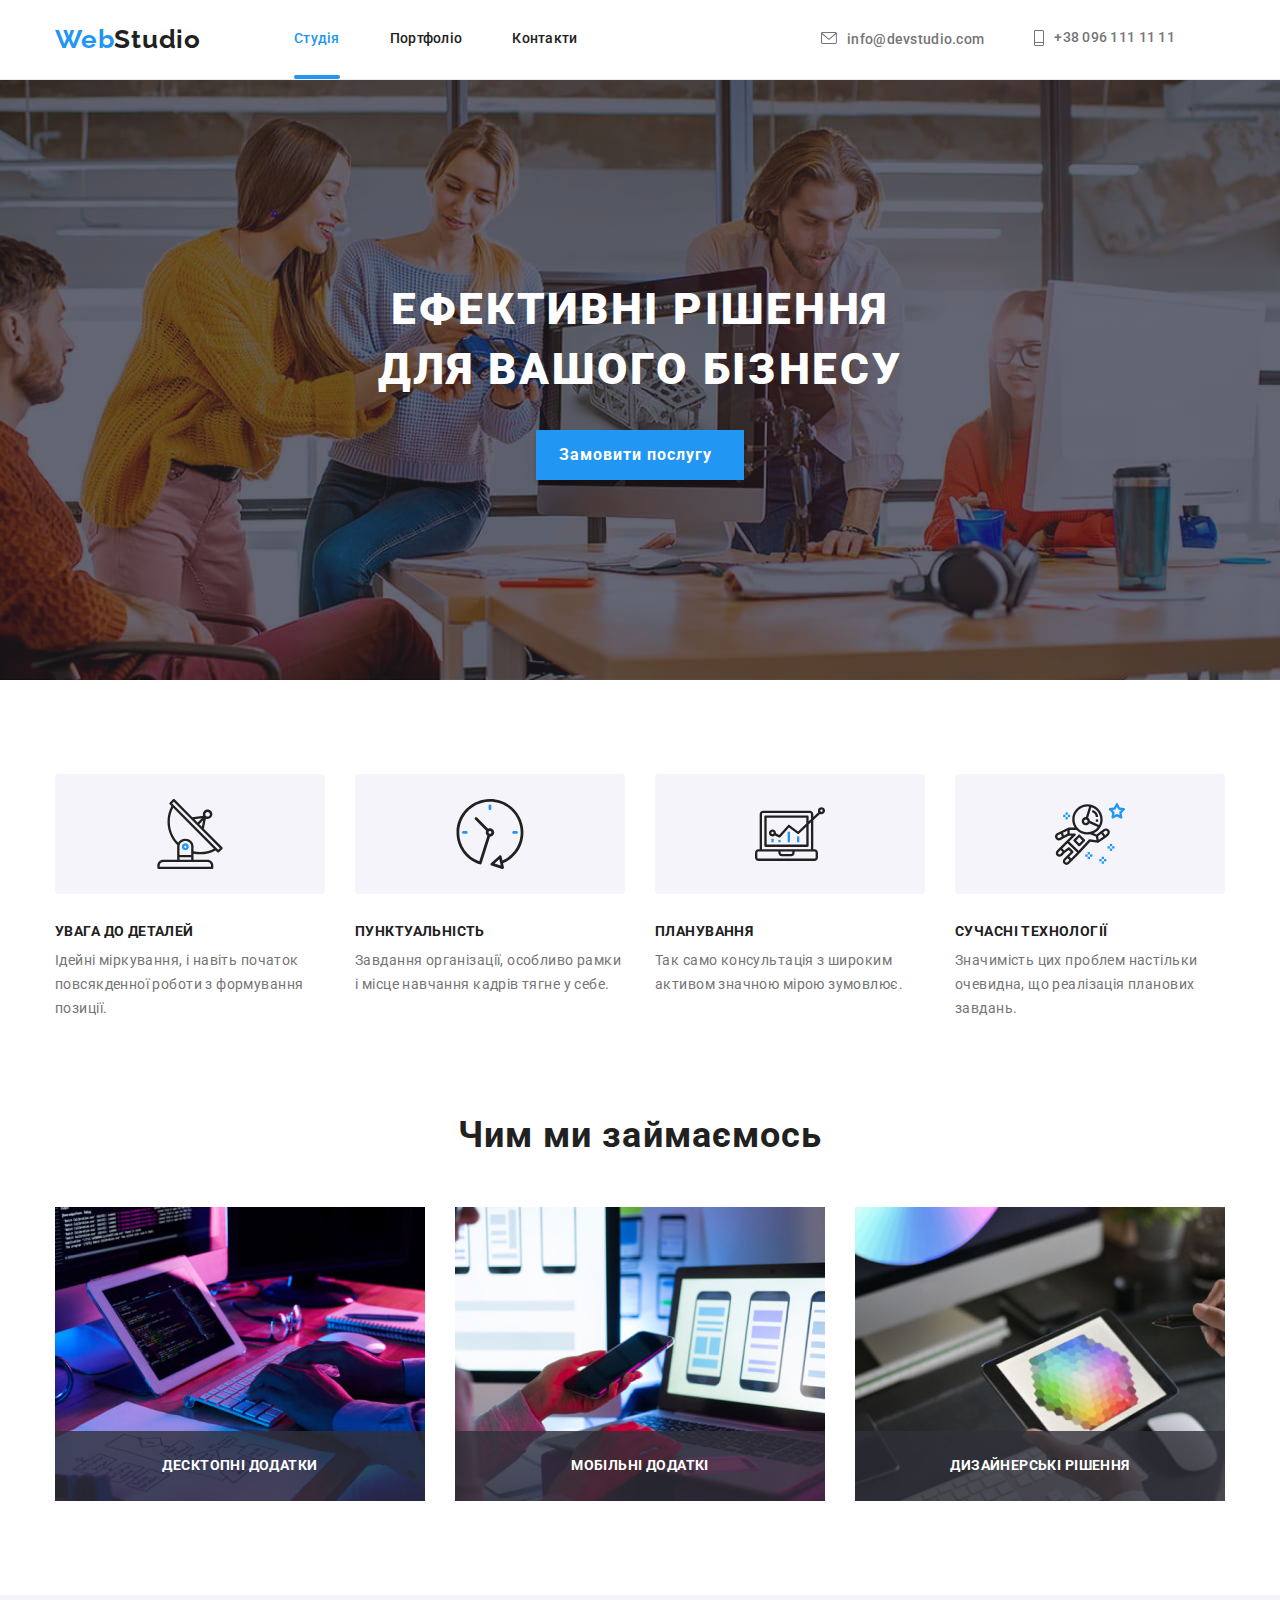
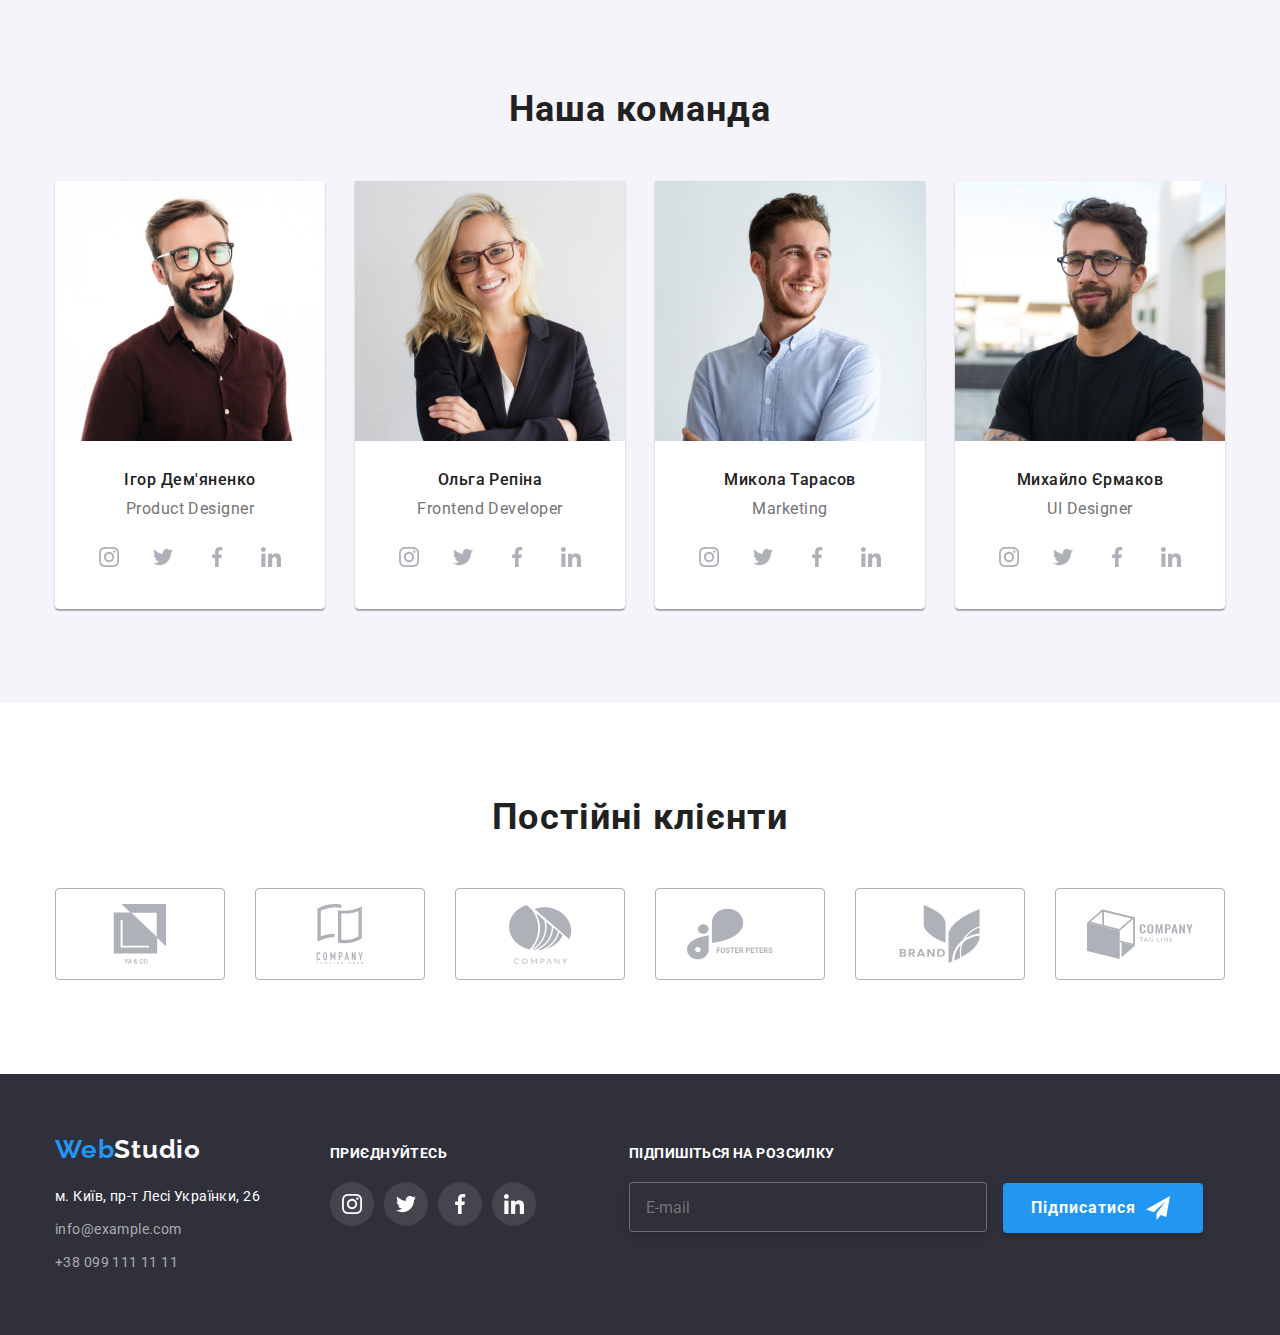
==== index.html @ 1fd24af6 "summary" ====
<!DOCTYPE html>
<html lang="ua">
  <head>
    <meta charset="UTF-8" />
    <meta http-equiv="X-UA-Compatible" content="IE=edge" />
    <meta name="viewport" content="width=device-width, initial-scale=1.0" />
    <title>Document</title>
    <link rel="preconnect" href="https://fonts.googleapis.com" />
    <link rel="preconnect" href="https://fonts.gstatic.com" crossorigin />
    <link
      href="https://fonts.googleapis.com/css2?family=Raleway:wght@700&family=Roboto:wght@400;500;700;900&display=swap"
      rel="stylesheet"
    />
    <link
      rel="stylesheet"
      href="https://cdn.jsdelivr.net/npm/modern-normalize@1.1.0/modern-normalize.min.css"
    />

    <link rel="stylesheet" href="./css/styles.css" />
  </head>
  <body>
    <!--H-->
    <header class="page-header">
      <div class="container header-container">
        <nav class="page-nav">
          <a class="logo link" href=""
            >Web<span class="studio">Studio</span>
          </a>
          <ul class="menu list">
            <li class="menu-list">
              <a class="menu-link link current" href="./index.html">Студія</a>
            </li>
            <li class="menu-list">
              <a class="menu-link link" href="./portfolio.html">Портфоліо</a>
            </li>
            <li class="menu-list">
              <a class="menu-link link" href="">Контакти</a>
            </li>
          </ul>
        </nav>

        <ul class="navigation list">
          <li class="info-list">
            <a class="mail-link link" href="mailto:info@devstudio.com">
              <svg class="novigation-icon" width="16px" height="12px">
                <use
                  href="./images/icon.svg/sprite.svg#icon-envelope"
                ></use></svg
              >info@devstudio.com</a
            >
          </li>
          <li class="info-list">
            <a class="phone-namber link" href="tel:+380961111111">
              <svg class="novigation-icon" width="10px" height="16px">
                <use href="./images/icon.svg/sprite.svg#icon-Vector"></use></svg
              >+38 096 111 11 11</a
            >
          </li>
        </ul>
      </div>
    </header>
    <main>
      <!--Hero-->
      <section class="hero">
        <div class="container">
          <h1 class="hero-title">Ефективні рішення<br />для вашого бізнесу</h1>
          <button class="modal-button button" type="button" data-modal-open>
            Замовити послугу
          </button>
        </div>
      </section>
      <!--Benefits-->
      <section class="about-item section">
        <div class="container">
          <h2 class="visually-hidden">Наші переваги</h2>
          <ul class="about list">
            <li class="about-list">
              <div class="box">
                <svg class="rectangle-list-icon" width="70px" height="70px">
                  <use href="./images/icon.svg/sprite.svg#icon-antena"></use>
                </svg>
              </div>
              <h3 class="about-title">Увага до деталей</h3>
              <p class="subtitle">
                Ідейні міркування, і навіть початок повсякденної роботи з
                формування позиції.
              </p>
            </li>

            <li class="about-list">
              <div class="box">
                <svg class="rectangle-list-icon" width="70px" height="70px">
                  <use href="./images/icon.svg/sprite.svg#icon-clock"></use>
                </svg>
              </div>
              <h3 class="about-title">Пунктуальність</h3>
              <p class="subtitle">
                Завдання організації, особливо рамки і місце навчання кадрів
                тягне у себе.
              </p>
            </li>

            <li class="about-list">
              <div class="box">
                <svg class="rectangle-list-icon" width="70px" height="70px">
                  <use href="./images/icon.svg/sprite.svg#icon-diagram"></use>
                </svg>
              </div>
              <h3 class="about-title">Планування</h3>
              <p class="subtitle">
                Так само консультація з широким активом значною мірою зумовлює.
              </p>
            </li>

            <li class="about-list">
              <div class="box">
                <svg class="rectangle-list-icon" width="70px" height="70px">
                  <use href="./images/icon.svg/sprite.svg#icon-astronaut"></use>
                </svg>
              </div>
              <h3 class="about-title">Сучасні технології</h3>
              <p class="subtitle">
                Значимість цих проблем настільки очевидна, що реалізація
                планових завдань.
              </p>
            </li>
          </ul>
        </div>
      </section>
      <!--What we do-->
      <section class="info section">
        <div class="container">
          <h3 class="info-title">Чим ми займаємось</h3>
          <ul class="work list">
            <li class="work-list">
              <img src="./images/laptop.jpg" alt="laptop" width="370" />
              <div class="product">
                <p class="product-work">Десктопні додатки</p>
              </div>
            </li>
            <li class="work-list">
              <img src="./images/phone.jpg" alt="sync by" width="370" />
              <div class="product">
                <p class="product-work">Мобільні додаткі</p>
              </div>
            </li>
            <li class="work-list">
              <img src="./images/color.jpg" alt="color palette" width="370" />
              <div class="product">
                <p class="product-work">Дизайнерські рішення</p>
              </div>
            </li>
          </ul>
        </div>
      </section>
      <!--Team-->
      <section class="team section">
        <div class="container">
          <h3 class="info-title">Наша команда</h3>
          <ul class="employees list">
            <li class="team-info">
              <img src="./images/igor.jpg" alt="Product Designer" width="270" />
              <div class="team-name">
                <h3 class="name">Ігор Дем'яненко</h3>
                <p class="name-info">Product Designer</p>
                <ul class="social list">
                  <li class="social-list">
                    <a href="" class="social-link">
                      <svg class="social-icon" width="20px" height="20px">
                        <use
                          href="./images/icon.svg/sprite.svg#icon-instagram"
                        ></use>
                      </svg>
                    </a>
                  </li>
                  <li class="social-list">
                    <a href="" class="social-link">
                      <svg class="social-icon" width="20px" height="20px">
                        <use
                          href="./images/icon.svg/sprite.svg#icon-twitter"
                        ></use>
                      </svg>
                    </a>
                  </li>

                  <li class="social-list">
                    <a href="" class="social-link">
                      <svg class="social-icon" width="20px" height="20px">
                        <use
                          href="./images/icon.svg/sprite.svg#icon-facebook"
                        ></use>
                      </svg>
                    </a>
                  </li>
                  <li class="social-list">
                    <a href="" class="social-link">
                      <svg class="social-icon" width="20px" height="20px">
                        <use
                          href="./images/icon.svg/sprite.svg#icon-linkedin"
                        ></use>
                      </svg>
                    </a>
                  </li>
                </ul>
              </div>
            </li>

            <li class="team-info">
              <img
                src="./images/olga.jpg"
                alt="Frontend Developer"
                width="270"
              />
              <div class="team-name">
                <h3 class="name">Ольга Репіна</h3>
                <p class="name-info">Frontend Developer</p>
                <ul class="social list">
                  <li class="social-list">
                    <a href="" class="social-link">
                      <svg class="social-icon" width="20px" height="20px">
                        <use
                          href="./images/icon.svg/sprite.svg#icon-instagram"
                        ></use>
                      </svg>
                    </a>
                  </li>
                  <li class="social-list">
                    <a href="" class="social-link">
                      <svg class="social-icon" width="20px" height="20px">
                        <use
                          href="./images/icon.svg/sprite.svg#icon-twitter"
                        ></use>
                      </svg>
                    </a>
                  </li>

                  <li class="social-list">
                    <a href="" class="social-link">
                      <svg class="social-icon" width="20px" height="20px">
                        <use
                          href="./images/icon.svg/sprite.svg#icon-facebook"
                        ></use>
                      </svg>
                    </a>
                  </li>
                  <li class="social-list">
                    <a href="" class="social-link">
                      <svg class="social-icon" width="20px" height="20px">
                        <use
                          href="./images/icon.svg/sprite.svg#icon-linkedin"
                        ></use>
                      </svg>
                    </a>
                  </li>
                </ul>
              </div>
            </li>
            <li class="team-info">
              <img src="./images/niko.jpg" alt="Marketing" width="270" />
              <div class="team-name">
                <h3 class="name">Микола Тарасов</h3>
                <p class="name-info">Marketing</p>
                <ul class="social list">
                  <li class="social-list">
                    <a href="" class="social-link">
                      <svg class="social-icon" width="20px" height="20px">
                        <use
                          href="./images/icon.svg/sprite.svg#icon-instagram"
                        ></use>
                      </svg>
                    </a>
                  </li>
                  <li class="social-list">
                    <a href="" class="social-link">
                      <svg class="social-icon" width="20px" height="20px">
                        <use
                          href="./images/icon.svg/sprite.svg#icon-twitter"
                        ></use>
                      </svg>
                    </a>
                  </li>

                  <li class="social-list">
                    <a href="" class="social-link">
                      <svg class="social-icon" width="20px" height="20px">
                        <use
                          href="./images/icon.svg/sprite.svg#icon-facebook"
                        ></use>
                      </svg>
                    </a>
                  </li>
                  <li class="social-list">
                    <a href="" class="social-link">
                      <svg class="social-icon" width="20px" height="20px">
                        <use
                          href="./images/icon.svg/sprite.svg#icon-linkedin"
                        ></use>
                      </svg>
                    </a>
                  </li>
                </ul>
              </div>
            </li>
            <li class="team-info">
              <img src="./images/mihail.jpg" alt="UI Designer" width="270" />
              <div class="team-name">
                <h3 class="name">Михайло Єрмаков</h3>
                <p class="name-info">UI Designer</p>
                <ul class="social list">
                  <li class="social-list">
                    <a href="" class="social-link">
                      <svg class="social-icon" width="20px" height="20px">
                        <use
                          href="./images/icon.svg/sprite.svg#icon-instagram"
                        ></use>
                      </svg>
                    </a>
                  </li>
                  <li class="social-list">
                    <a href="" class="social-link">
                      <svg class="social-icon" width="20px" height="20px">
                        <use
                          href="./images/icon.svg/sprite.svg#icon-twitter"
                        ></use>
                      </svg>
                    </a>
                  </li>

                  <li class="social-list">
                    <a href="" class="social-link">
                      <svg class="social-icon" width="20px" height="20px">
                        <use
                          href="./images/icon.svg/sprite.svg#icon-facebook"
                        ></use>
                      </svg>
                    </a>
                  </li>
                  <li class="social-list">
                    <a href="" class="social-link">
                      <svg class="social-icon" width="20px" height="20px">
                        <use
                          href="./images/icon.svg/sprite.svg#icon-linkedin"
                        ></use>
                      </svg>
                    </a>
                  </li>
                </ul>
              </div>
            </li>
          </ul>
        </div>
      </section>
      <!-- Clients -->
      <section class="client section">
        <div class="container">
          <h3 class="customers">Постійні клієнти</h3>
          <ul class="client-list list">
            <li class="client-list-item">
              <a href="" class="client-link">
                <svg class="client-icon" width="106px" height="60px">
                  <use href="./images/icon.svg/sprite.svg#icon-group"></use>
                </svg>
              </a>
              <!-- </div> -->
            </li>
            <li class="client-list-item">
              <a href="" class="client-link">
                <svg class="client-icon" width="106px" height="60px">
                  <use href="./images/icon.svg/sprite.svg#icon-company"></use>
                </svg>
              </a>
            </li>
            <li class="client-list-item">
              <a href="" class="client-link">
                <svg class="client-icon" width="106px" height="60px">
                  <use href="./images/icon.svg/sprite.svg#icon-Object"></use>
                </svg>
              </a>
            </li>
            <li class="client-list-item">
              <a href="" class="client-link">
                <svg class="client-icon" width="106px" height="60px">
                  <use href="./images/icon.svg/sprite.svg#icon-foster"></use>
                </svg>
              </a>
            </li>
            <li class="client-list-item">
              <a href="" class="client-link">
                <svg class="client-icon" width="106px" height="60px">
                  <use href="./images/icon.svg/sprite.svg#icon-brand"></use>
                </svg>
              </a>
            </li>

            <li class="client-list-item">
              <a href="" class="client-link">
                <svg class="client-icon" width="106px" height="60px">
                  <use href="./images/icon.svg/sprite.svg#icon-tag"></use>
                </svg>
              </a>
            </li>
          </ul>
        </div>
      </section>
    </main>
    <!--Footer-->
    <footer class="footer">
      <div class="container footer-page">
        <div class="footer-addres">
          <a class="footer-logo link" href=""
            >Web<span class="webstudio">Studio</span></a
          >
          <address class="page-footer">
            <ul class="address list">
              <li class="footer-list">
                <a
                  class="footer-link link"
                  href="https://www.google.com/maps/d/u/0/viewer?mid=10uSM3H-mIU3GznYo2szRIEphczw&ll=50.42732700000001%2C30.538092&z=17"
                  >м. Київ, пр-т Лесі Українки, 26</a
                >
              </li>
              <li class="footer-list">
                <a class="footer-link-mail link" href="mailto:info@example.com"
                  >info@example.com</a
                >
              </li>
              <li class="footer-list">
                <a class="footer-link-tel link" href="tel:+380991111111"
                  >+38 099 111 11 11</a
                >
              </li>
            </ul>
          </address>
        </div>

        <div class="join">
          <p class="join-us">Приєднуйтесь</p>

          <ul class="join-item list">
            <li class="join-list">
              <a href="" class="join-link">
                <svg class="join-icon" width="20px" height="20px">
                  <use href="./images/icon.svg/sprite.svg#icon-instagram"></use>
                </svg>
              </a>
            </li>
            <li class="join-list">
              <a href="" class="join-link">
                <svg class="join-icon" width="20px" height="20px">
                  <use href="./images/icon.svg/sprite.svg#icon-twitter"></use>
                </svg>
              </a>
            </li>

            <li class="join-list">
              <a href="" class="join-link">
                <svg class="join-icon" width="20px" height="20px">
                  <use href="./images/icon.svg/sprite.svg#icon-facebook"></use>
                </svg>
              </a>
            </li>
            <li class="join-list">
              <a href="" class="join-link">
                <svg class="join-icon" width="20px" height="20px">
                  <use href="./images/icon.svg/sprite.svg#icon-linkedin"></use>
                </svg>
              </a>
            </li>
          </ul>
        </div>
        <form action="" class="form-subscribe">
          <b class="subscribe">Підпишіться на розсилку</b>
          <div class="subscribe-us">
            <input
              type="text"
              name="email"
              required
              class="subscribe-input"
              placeholder="E-mail"
            />

            <button type="submit" class="subscribe-submit">
              <span>Підписатися</span>
              <svg class="submit-icon" width="24px" height="24px">
                <use href="./images/icon.svg/modal.svg#icon-icon-send"></use>
              </svg>
            </button>
          </div>
        </form>
      </div>
    </footer>
    <div class="backdrop is-hidden" data-modal>
      <div class="modal">
        <button type="button" class="modal-close-button" data-modal-close>
          <svg class="modal-button-icon" width="18px" height="18px">
            <use
              href="./images/icon.svg/close.svg#icon-close-black-18dp-2-1"
            ></use>
          </svg>
        </button>
        <form class="form-modal">
          <p class="information-modal">
            Залиште свої дані, ми вам передзвонимо
          </p>
          <label class="modal-form-field">
            <span class="modal-form-input">Ім'я</span>
            <span class="modal-form-wrapper">
              <input
                type="text"
                name="user_name"
                class="modal-input"
                required
                pattern="[a-zA-Za-яА-Я-ї]+"
                minlength="2"
              />
              <svg class="modal-form-icon" width="18px" height="18px">
                <use
                  href="./images/icon.svg/modal.svg#icon-person-black-18dp-1"
                ></use>
              </svg>
            </span>
          </label>
          <label class="modal-form-field">
            <span class="modal-form-input">Телефон</span>
            <span class="modal-form-wrapper">
              <input
                type="tel"
                name="user_phone"
                class="modal-input"
                required
                pattern="[0-9]-{3}-[0-9]{3}-[0-9]{2}-[0-9]{2}"
                title="xxx-xxx-xx-xx"
              />
              <svg class="modal-form-icon" width="18px" height="18px">
                <use
                  href="./images/icon.svg/modal.svg#icon-phone-black-18dp-1"
                ></use>
              </svg>
            </span>
          </label>
          <label class="modal-form-field">
            <span class="modal-form-input">Пошта</span>
            <span class="modal-form-wrapper">
              <input
                type="text"
                name="user_mail"
                required
                class="modal-input"
              />
              <svg class="modal-form-icon" width="18px" height="18px">
                <use
                  href="./images/icon.svg/modal.svg#icon-email-black-18dp-1"
                ></use>
              </svg>
            </span>
          </label>
          <label class="modal-form-field">
            <span class="modal-form-input">Коментар</span>
            <textarea
              name="user_message"
              class="modal-form-message"
              placeholder="Введіть текст"
            ></textarea>
          </label>
          <input
            type="checkbox"
            id="user-policy"
            name="user_policy"
            class="modal-form-check visually-hidden"
          />
          <label for="user-policy" class="form-check-desk">
            Погоджуюся з розсилкою та приймаю&nbsp;<a
              class="check-desk-link"
              href=""
            >
              Умови договору</a
            >
          </label>
          <button type="submit" class="form-submit">Відправити</button>
        </form>
      </div>
    </div>
    <script src="./js/modal.js"></script>
  </body>
</html>
---- css/styles.css ----
:root {
  --primary-text-color-dark: #212121;
  --secondary-text-color-dark: #757575;
  --primary-text-color-light: #ffffff;
  --accent-color: #2196f3;
}

h1,
h2,
h3,
h4,
p {
  margin-top: 0;
  margin-bottom: 0;
}

ul {
  margin-top: 0;
  margin-bottom: 0;
  padding-left: 0;
}
img {
  display: block;
  max-width: 100%;
  height: auto;
}
header {
  border-bottom: 1px solid #ececec;
}

body {
  font-family: 'Roboto', sans-serif;
}

.container {
  width: 1200px;
  margin-left: auto;
  margin-right: auto;
  padding-left: 15px;
  padding-right: 15px;
}
.section {
  padding-top: 94px;
  padding-bottom: 94px;
}

.list {
  list-style: none;
}
.link {
  text-decoration: none;
}
.visually-hidden {
  position: absolute;
  white-space: nowrap;
  width: 1px;
  height: 1px;
  overflow: hidden;
  border: 0;
  padding: 0;
  clip: rect(0 0 0 0);
  clip-path: inset(50%);
  margin: -1px;
}
/* ---Header--- */

.header-container {
  display: flex;
  align-items: center;
  justify-content: space-between;
}
.logo {
  font-family: 'Raleway', sans-serif;
  font-weight: 700;
  font-size: 26px;
  line-height: 1.19;
  letter-spacing: 0.03em;
  margin-right: 93px;
  padding-top: 24px;
  padding-bottom: 24px;

  color: var(--accent-color);
}
.studio {
  font-family: 'Raleway', sans-serif;

  font-weight: 700;
  font-size: 26px;
  line-height: 1.19;
  letter-spacing: 0.03em;
  cursor: auto;

  color: var(--primary-text-color-dark);
}

.menu-link {
  font-weight: 500;
  font-size: 14px;
  line-height: 1.14;
  letter-spacing: 0.02em;
  display: block;
  position: relative;
  color: var(--primary-text-color-dark);
  transition: color 250ms cubic-bezier(0.4, 0, 0.2, 1);
}

.current::after {
  position: absolute;
  content: ' ';
  display: block;
  width: 100%;
  height: 4px;
  bottom: -32px;
  border-radius: 2px;
  background-color: var(--accent-color);
}
.current {
  color: var(--accent-color);
}

.menu-link:hover,
.menu-link:focus {
  color: var(--accent-color);
}
.mail-link {
  font-weight: 500;
  font-size: 14px;
  line-height: 1.14;
  letter-spacing: 0.02em;
  margin-left: auto;
  transition: color 250ms cubic-bezier(0.4, 0, 0.2, 1);

  color: var(--secondary-text-color-dark);
}
.mail-link:hover,
.mail-link:focus {
  color: var(--accent-color);
}
.phone-namber {
  font-weight: 500;
  font-size: 14px;
  line-height: 1.14;
  letter-spacing: 0.02em;
  display: flex;
  transition: color 250ms cubic-bezier(0.4, 0, 0.2, 1);

  color: var(--secondary-text-color-dark);
}
.phone-namber:hover,
.phone-namber:focus {
  color: var(--accent-color);
}
.page-nav {
  display: flex;
  align-items: center;
}

.menu {
  display: flex;
  align-items: center;
}

.menu-list:not(:last-child) {
  margin-right: 50px;
}
.info-list {
  margin-right: 50px;
}
.navigation {
  display: flex;
  padding-top: 0;
}

.novigation-icon {
  margin-right: 10px;
  fill: currentColor;
}
.novigation-icon:hover,
.novigation-icon:focus {
  fill: var(--accent-color);
}

.info-list:hover .novigation-icon,
.info-list:focus .novigation-icon {
  fill: var(--accent-color);
}

/* ---Portfolio---- */
.portfolio {
  background-color: #e5e5e5;
}

.btn {
  font-weight: 500;
  font-size: 16px;
  line-height: 1.62;
  text-align: center;
  letter-spacing: 0.03em;
  background: #f5f4fa;
  border: transparent;
  border-radius: 4px;
  padding-right: 22px;
  padding-left: 22px;
  padding-top: 6px;
  padding-bottom: 6px;
  cursor: pointer;
  transition: box-shadow 250ms cubic-bezier(0.4, 0, 0.2, 1),
    color 250ms cubic-bezier(0.4, 0, 0.2, 1),
    background 250ms cubic-bezier(0.4, 0, 0.2, 1);

  color: var(--primary-text-color-dark);
}

.btn:hover,
.btn:focus {
  box-shadow: 0px 3px 1px rgba(0, 0, 0, 0.1), 0px 1px 2px rgba(0, 0, 0, 0.08),
    0px 2px 2px rgba(0, 0, 0, 0.12);
  background: #2196f3;
  color: var(--primary-text-color-light);
}

.btn-list {
  display: flex;
  justify-content: center;
  margin-bottom: 50px;
}
.btn-inventory:not(:first-child) {
  margin-left: 8px;
}
.overlay {
  font-weight: 400;
  font-size: 18px;
  line-height: 1.55;
  letter-spacing: 0.03em;
  padding-bottom: 63px;
  padding-top: 63px;
  padding-left: 24px;
  padding-right: 24px;
  background-color: rgba(33, 150, 243, 0.9);
  color: #ffffff;
}
.overlay {
  display: block;
  position: absolute;
  left: 0;
  top: 0;
  width: 100%;
  height: 100%;
  overflow-y: scroll;
  transform: translate(0, 100%);
  transition: transform 250ms cubic-bezier(0.4, 0, 0.2, 1);
}

/* ---HeroStudio */

.hero {
  background: #2f303a;
  padding-top: 200px;
  padding-bottom: 200px;
  background-image: linear-gradient(
      rgba(47, 48, 58, 0.4),
      rgba(47, 48, 58, 0.4)
    ),
    url(../images/hero/hero.jpg);
  background-size: cover;
  background-position: center;
  background-repeat: no-repeat;
  max-width: 1600px;
  margin-left: auto;
  margin-right: auto;
  background-color: #c4c4c4;
}

.hero-title {
  margin-bottom: 30px;
}
.hero-title {
  font-weight: 900;
  font-size: 44px;
  line-height: 1.36;

  text-align: center;
  letter-spacing: 0.06em;
  text-transform: uppercase;

  color: var(--primary-text-color-light);
}

.button {
  display: block;
  font-weight: 700;
  font-size: 16px;
  line-height: 1.87;
  align-items: center;
  text-align: center;
  letter-spacing: 0.06em;
  cursor: pointer;
  box-shadow: 0px 4px 4px rgba(0, 0, 0, 0.15);
  border: transparent;
  padding-left: 23px;
  padding-right: 32px;
  padding-top: 10px;
  padding-bottom: 10px;
  margin-left: auto;
  margin-right: auto;

  background: #2196f3;
  color: var(--primary-text-color-light);
}
.button:hover,
.button:focus {
  background: #2196f3;
}
/* ---about--- */
.about {
  display: flex;
  color: var(--primary-text-color-dark);
  /* gap: 30px; */
}
.about-list {
  width: 270px;
}
.about-list:not(:last-child) {
  margin-right: 30px;
}

.about-title {
  font-style: normal;
  font-weight: 700;
  font-size: 14px;
  line-height: 1.14;
  letter-spacing: 0.03em;
  text-transform: uppercase;
  margin-top: 30px;
}

.box {
  display: flex;
  justify-content: center;
  align-items: center;
  width: 270px;
  height: 120px;
  border-radius: 4px;
  margin-bottom: 30px;
  background-color: #f5f4fa;
}

/* --Info-- */

.info {
  padding-top: 0;
}

.info-title {
  font-weight: 700;
  font-size: 36px;
  line-height: 1.16;
  text-align: center;
  letter-spacing: 0.03em;
  margin-bottom: 50px;

  color: var(--primary-text-color-dark);
}
.work {
  display: flex;
  justify-content: space-between;
  position: relative;
}

/* ---imagesPortfolio--- */

.images-list {
  display: flex;
  flex-wrap: wrap;
  gap: 30px;
}
.images-item {
  flex-basis: calc((100% - 60px) / 3);
}
.image-link {
  display: block;
  max-width: 100%;
  height: auto;
  transition: box-shadow 250ms cubic-bezier(0.4, 0, 0.2, 1),
    color 250ms cubic-bezier(0.4, 0, 0.2, 1),
    background 250ms cubic-bezier(0.4, 0, 0.2, 1);
}
.img-text-subject {
  position: relative;
  overflow: hidden;
}
.image-link:hover .overlay,
.image-link:focus .overlay {
  transform: translate(0, 0);
}

.image-link:hover,
.image-link:focus {
  box-shadow: 0px 1px 1px rgba(0, 0, 0, 0.12), 0px 4px 4px rgba(0, 0, 0, 0.06),
    1px 4px 6px rgba(0, 0, 0, 0.16);
}
.subtitle {
  font-size: 14px;
  line-height: 1.71;
  letter-spacing: 0.03em;
  text-transform: none;
  margin-top: 10px;
  color: var(--secondary-text-color-dark);
}
.subject {
  font-weight: 700;
  font-size: 18px;
  line-height: 2;
  letter-spacing: 0.06em;
  color: var(--primary-text-color-dark);
}
.subject-text {
  border-left: 1px solid #eeeeee;
  border-right: 1px solid #eeeeee;
  border-bottom: 1px solid #eeeeee;
  padding-left: 24px;
  padding-right: 24px;
  padding-top: 20px;
  padding-bottom: 20px;
  background: #ffffff;
}
.text {
  font-size: 16px;
  line-height: 1.87;
  margin-top: 4px;
  color: var(--secondary-text-color-dark);
}

.product-work {
  font-weight: 700;
  font-size: 14px;
  line-height: 1.14;
  text-align: center;
  letter-spacing: 0.03em;
  text-transform: uppercase;
  padding-top: 27px;
  padding-bottom: 27px;
  color: #ffffff;
}
.product {
  position: absolute;
  display: block;
  width: 370px;
  height: 70px;
  bottom: 0;
  display: flex;
  align-items: center;
  justify-content: center;
  background: rgba(47, 48, 58, 0.8);
}
/* ---Team--- */

.team {
  background-color: #f5f4fa;
}
.team-name {
  padding-top: 30px;
  padding-bottom: 30px;
}
.employees {
  display: flex;
  gap: 30px;
}

.name {
  font-weight: 500;
  font-size: 16px;
  line-height: 1.18;

  text-align: center;
  letter-spacing: 0.03em;
  margin-bottom: 10px;

  color: var(--primary-text-color-dark);
}
.team-info {
  box-shadow: 0px 1px 3px rgba(0, 0, 0, 0.12), 0px 1px 1px rgba(0, 0, 0, 0.14),
    0px 2px 1px rgba(0, 0, 0, 0.2);
  border-radius: 0px 0px 4px 4px;
  background-color: #ffffff;
}
.name-info {
  font-size: 16px;
  line-height: 1.18;

  text-align: center;
  letter-spacing: 0.03em;
  margin-bottom: 16px;

  color: var(--secondary-text-color-dark);
}
.social {
  display: flex;
  justify-content: center;
  gap: 10px;
}
.social-link {
  display: flex;
  justify-content: center;
  align-items: center;
  border-radius: 50%;
  width: 44px;
  height: 44px;
  transition: background-color 250ms cubic-bezier(0.4, 0, 0.2, 1);
  background-color: #ffffff;
}

.social-icon {
  fill: #afb1b8;
  transition: fill 250ms cubic-bezier(0.4, 0, 0.2, 1);
}
.social-link:hover,
.social-link:focus {
  background-color: var(--accent-color);
}
.social-link:hover .social-icon,
.social-link:focus .social-icon {
  fill: #ffffff;
}

/* ---Company---- */

.customers {
  font-family: 'Roboto';
  font-weight: 700;
  font-size: 36px;
  line-height: 1.16;
  text-align: center;
  letter-spacing: 0.03em;
  margin-bottom: 50px;
  color: #212121;
}

.client-list {
  display: flex;
  align-items: center;
  justify-content: center;
  gap: 30px;
}

.client-icon {
  fill: #afb1b8;
  transition: fill 250ms cubic-bezier(0.4, 0, 0.2, 1);
}
.client-link {
  display: flex;
  justify-content: center;
  align-items: center;
  width: 170px;
  height: 92px;
  border-radius: 4px;
  border: 1px solid rgba(175, 177, 184, 1);

  transition: border-color 250ms cubic-bezier(0.4, 0, 0.2, 1);
}

.client-link:hover,
.client-link:focus {
  border-radius: 4px;
  border: 1px solid var(--accent-color);
  border-color: var(--accent-color);
}
.client-link:hover > .client-icon,
.client-link:focus > .client-icon {
  fill: var(--accent-color);
}

.client-icon:hover .client-list-item,
.client-icon:hover .client-list-item {
  fill: var(--accent-color);
}

/* ---Footer--- */

.footer-page {
  align-items: baseline;
  display: flex;
}
.footer-logo {
  font-family: 'Raleway', sans-serif;
  font-weight: 700;
  font-size: 26px;
  line-height: 1.19;
  letter-spacing: 0.03em;
  color: var(--accent-color);
}
.webstudio {
  font-family: 'Raleway', sans-serif;

  font-weight: 700;
  font-size: 26px;
  line-height: 1.19;
  letter-spacing: 0.03em;
  cursor: auto;

  color: var(--primary-text-color-light);
}
.page-footer {
  margin-top: 20px;
}

.footer-link {
  font-style: normal;
  font-size: 14px;
  line-height: 1.71;
  letter-spacing: 0.03em;

  color: var(--primary-text-color-light);
}
.footer-link-mail {
  font-style: normal;
  font-size: 14px;
  line-height: 1.71;
  letter-spacing: 0.03em;

  color: rgba(255, 255, 255, 0.6);
}
.footer-link-tel {
  font-style: normal;
  font-size: 14px;
  line-height: 1.71;
  letter-spacing: 0.03em;
  color: rgba(255, 255, 255, 0.6);
}
.footer-list:not(:last-child) {
  margin-bottom: 9px;
}

.footer {
  padding-top: 60px;
  padding-bottom: 60px;

  background: #2f303a;
}
.footer-address {
  display: block;
  align-items: baseline;
  flex-grow: 1;
}
.join {
  margin-left: 70px;
}

.join-us {
  font-family: 'Roboto';
  font-weight: 700;
  font-size: 14px;
  line-height: 1.14;
  letter-spacing: 0.03em;
  text-transform: uppercase;

  margin-bottom: 20px;
  color: #ffffff;
}

.join-item {
  display: flex;
  justify-content: center;
  gap: 10px;
}

.join-link {
  display: flex;
  justify-content: center;
  align-items: center;
  border-radius: 50%;
  width: 44px;
  height: 44px;
  transition: background 250ms cubic-bezier(0.4, 0, 0.2, 1);

  background: rgba(255, 255, 255, 0.1);
}
.join-icon {
  fill: #ffffff;
  transition: fill 250ms cubic-bezier(0.4, 0, 0.2, 1);
}

.join-link:hover,
.joiin-link:focus {
  background-color: var(--accent-color);
}
.form-subscribe {
  display: flex;
  flex-direction: column;
  margin-left: 93px;
}

.subscribe {
  font-weight: 700;
  font-size: 14px;
  line-height: 1.14;
  letter-spacing: 0.03em;
  text-transform: uppercase;
  margin-bottom: 20px;

  color: #ffffff;
}
.subscribe-input {
  width: 358px;
  height: 50px;
  padding-left: 16px;
  color: #ffffff;
  border: 1px solid rgba(255, 255, 255, 0.3);
  filter: drop-shadow(0px 4px 4px rgba(0, 0, 0, 0.15));
  border-radius: 4px;
  background-color: #2f303a;
}
.subscribe-input:focus {
  outline: none;
}

.subscribe-submit {
  width: 200px;
  height: 50px;
  background: #2196f3;
  box-shadow: 0px 4px 4px rgba(0, 0, 0, 0.15);
  border-radius: 4px;
  border: transparent;
  margin-left: 12px;
  font-weight: 700;
  font-size: 16px;
  line-height: 1.87;
  display: inline-flex;
  align-items: center;
  letter-spacing: 0.06em;
  padding-left: 28px;
  color: #ffffff;
}
.submit-icon {
  align-self: center;
  fill: #ffffff;
  margin-left: 10px;
}
/* ----Window--- */

.backdrop {
  position: fixed;
  top: 0;
  left: 0;
  z-index: 100;
  width: 100%;
  height: 100%;
  background-color: rgba(0, 0, 0, 0.2);
  transition: opacity 250ms cubic-bezier(0.4, 0, 0.2, 1),
    visibility 250ms cubic-bezier(0.4, 0, 0.2, 1);
}
.backdrop.is-hidden {
  opacity: 0;
  visibility: hidden;
  pointer-events: none;
}
.modal {
  position: absolute;
  top: 50%;
  left: 50%;
  transform: translate(-50%, -50%);
  width: 528px;
  height: 581px;
  background-color: #ffffff;
}
.modal-close-button {
  position: absolute;
  top: 10px;
  right: 10px;
  display: flex;
  justify-content: center;
  align-items: center;
  width: 30px;
  height: 30px;
  border-radius: 50%;
  background-color: transparent;
  padding: 0;
  border: 1px solid rgba(0, 0, 0, 0.1);
  cursor: pointer;
  background: #ffffff;
}
.modal-close-button:hover,
.modal-close-button:focus {
  fill: var(--primary-text-color-dark);
}
.modal-button-icon:hover,
.modal-button-icon:focus {
  fill: var(--accent-color);
}
.modal-button-icon {
  transition: fill 250ms cubic-bezier(0.4, 0, 0.2, 1);
}

/* ------Form Window----- */
.information-modal {
  font-weight: 700;
  font-size: 20px;
  line-height: 1.15;
  text-align: center;
  letter-spacing: 0.03em;

  color: #212121;
}
.modal-form-input {
  font-weight: 400;
  font-size: 12px;
  line-height: 1.16;
  margin-bottom: 4px;
  display: block;

  letter-spacing: 0.01em;

  color: #757575;
}
.form-modal {
  display: flex;
  padding: 40px;
  flex-direction: column;
}
.modal-form-field {
  margin-top: 12px;
}
.modal-input {
  width: 448px;
  height: 40px;
  /* padding-left: 42px; */

  cursor: pointer;
  transition: border-color 250ms cubic-bezier(0.4, 0, 0.2, 1);
  border: 1px solid rgba(33, 33, 33, 0.2);
  border-radius: 4px;
}
.modal-input:focus {
  outline: none;
  border-color: rgba(33, 150, 243, 1);
}
.modal-form-icon {
  display: block;
  position: absolute;
  transition: fill 250ms cubic-bezier(0.4, 0, 0.2, 1);
  transform: translateY(-50%);
  left: 15px;
  top: 50%;
}
.modal-input:focus + .modal-form-icon {
  fill: var(--accent-color);
}

.modal-form-wrapper {
  display: block;
  position: relative;
}
.modal-form-message {
  width: 448px;
  height: 120px;
  border: 1px solid rgba(33, 33, 33, 0.2);
  border-radius: 4px;
  resize: none;
  padding: 10px 16px;
  display: block;
  transition: border-color 250ms cubic-bezier(0.4, 0, 0.2, 1);
}
.modal-form-message:focus {
  outline: none;
  border-color: rgba(33, 150, 243, 1);
}

.form-check-desk {
  font-weight: 400;
  font-size: 14px;
  line-height: 1.71;
  display: flex;
  align-items: center;
  gap: 9px;
  margin-top: 20px;
  justify-content: center;
  letter-spacing: 0.03em;

  color: #757575;
}
.form-check-desk::before {
  display: block;
  width: 16px;
  height: 15px;
  border: 1px solid #212121;
  content: '';
  cursor: pointer;
  border-radius: 4px;
}
.modal-form-check:checked + .form-check-desk::before {
  background-image: url(../images/icon.svg/check.svg);
  background-repeat: no-repeat;
  background-position: center;
  border-color: var(--accent-color);
}
.modal-form-check {
  display: flex;
  align-items: center;
}
.check-desk-link {
  color: var(--accent-color);
}
.form-submit {
  align-self: center;
  padding-top: 10px;
  padding-bottom: 10px;
  padding-right: 52px;
  padding-left: 52px;
  margin-top: 30px;
  background: #188ce8;
  box-shadow: 0px 4px 4px rgba(0, 0, 0, 0.15);
  border-radius: 4px;
  border: transparent;
  font-weight: 700;
  font-size: 16px;
  line-height: 30px;
  display: flex;
  align-items: center;
  text-align: center;
  letter-spacing: 0.06em;
  cursor: pointer;
  color: #ffffff;
}
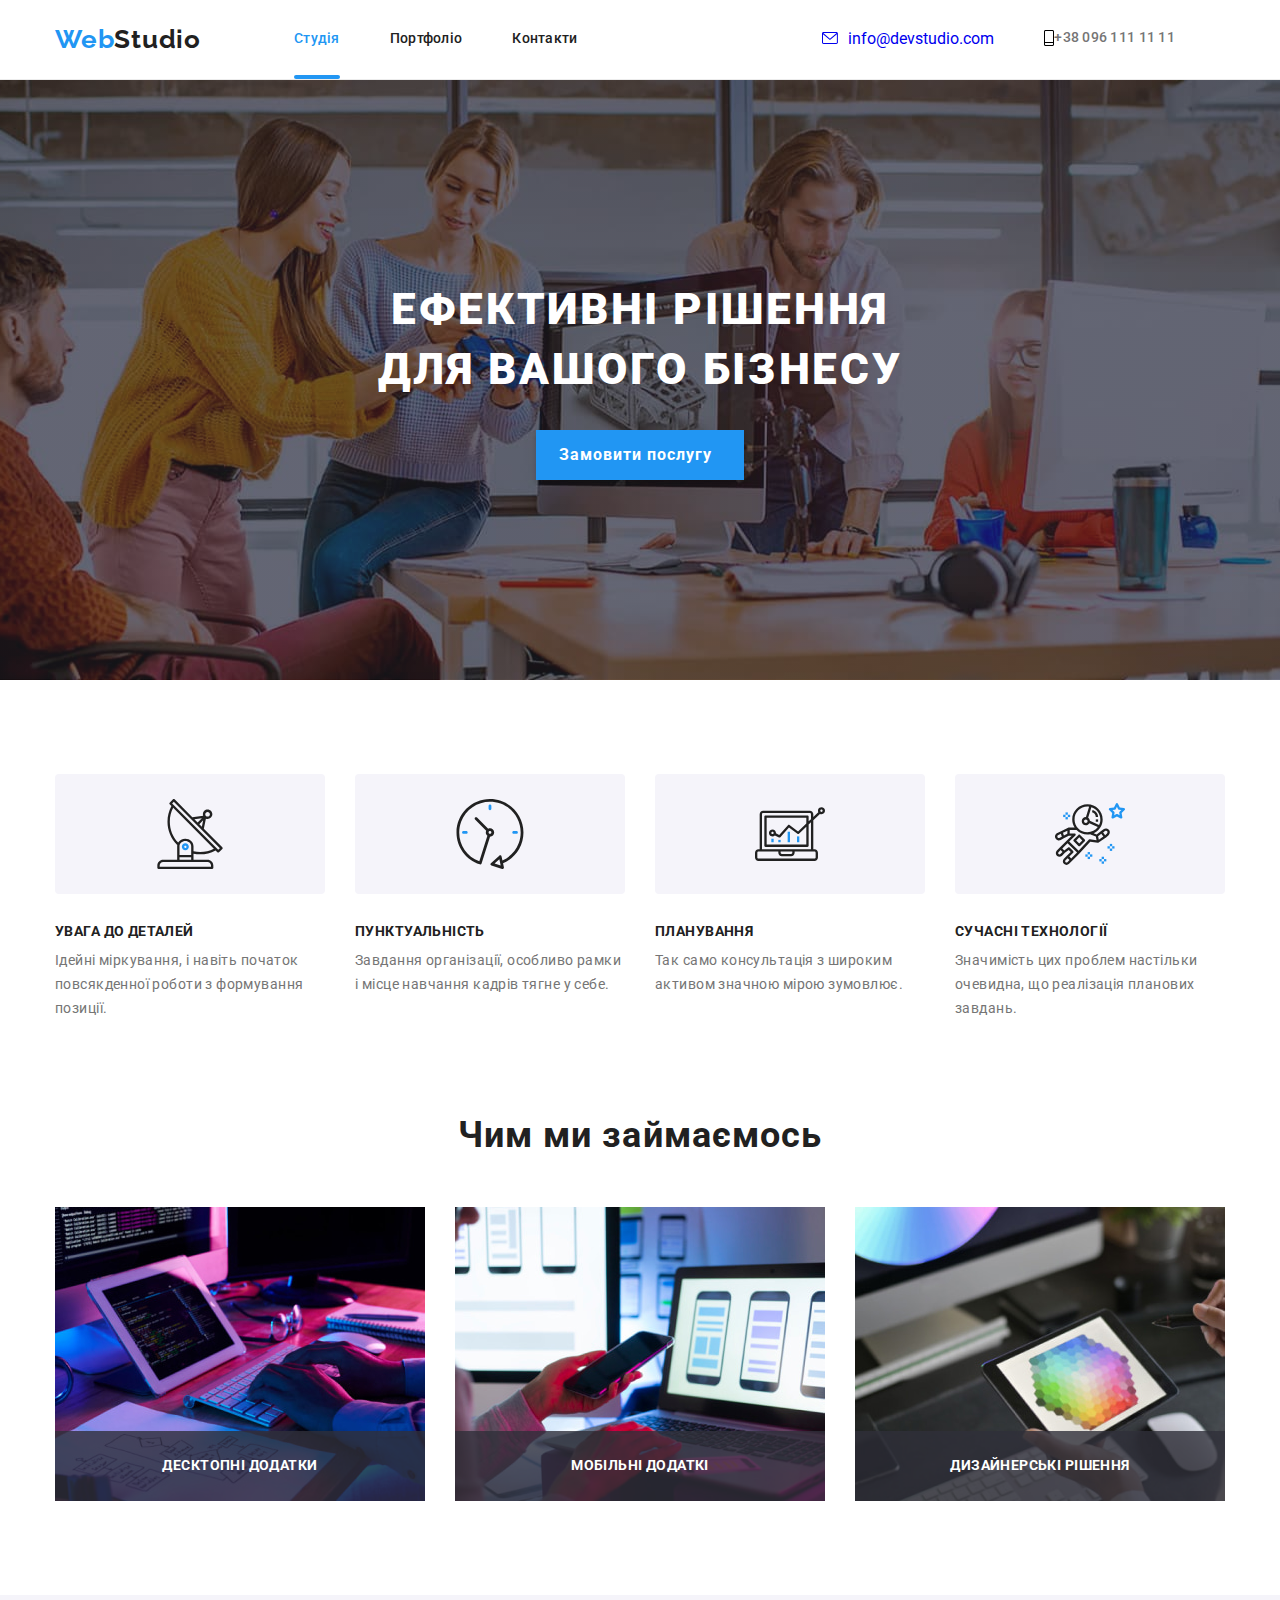
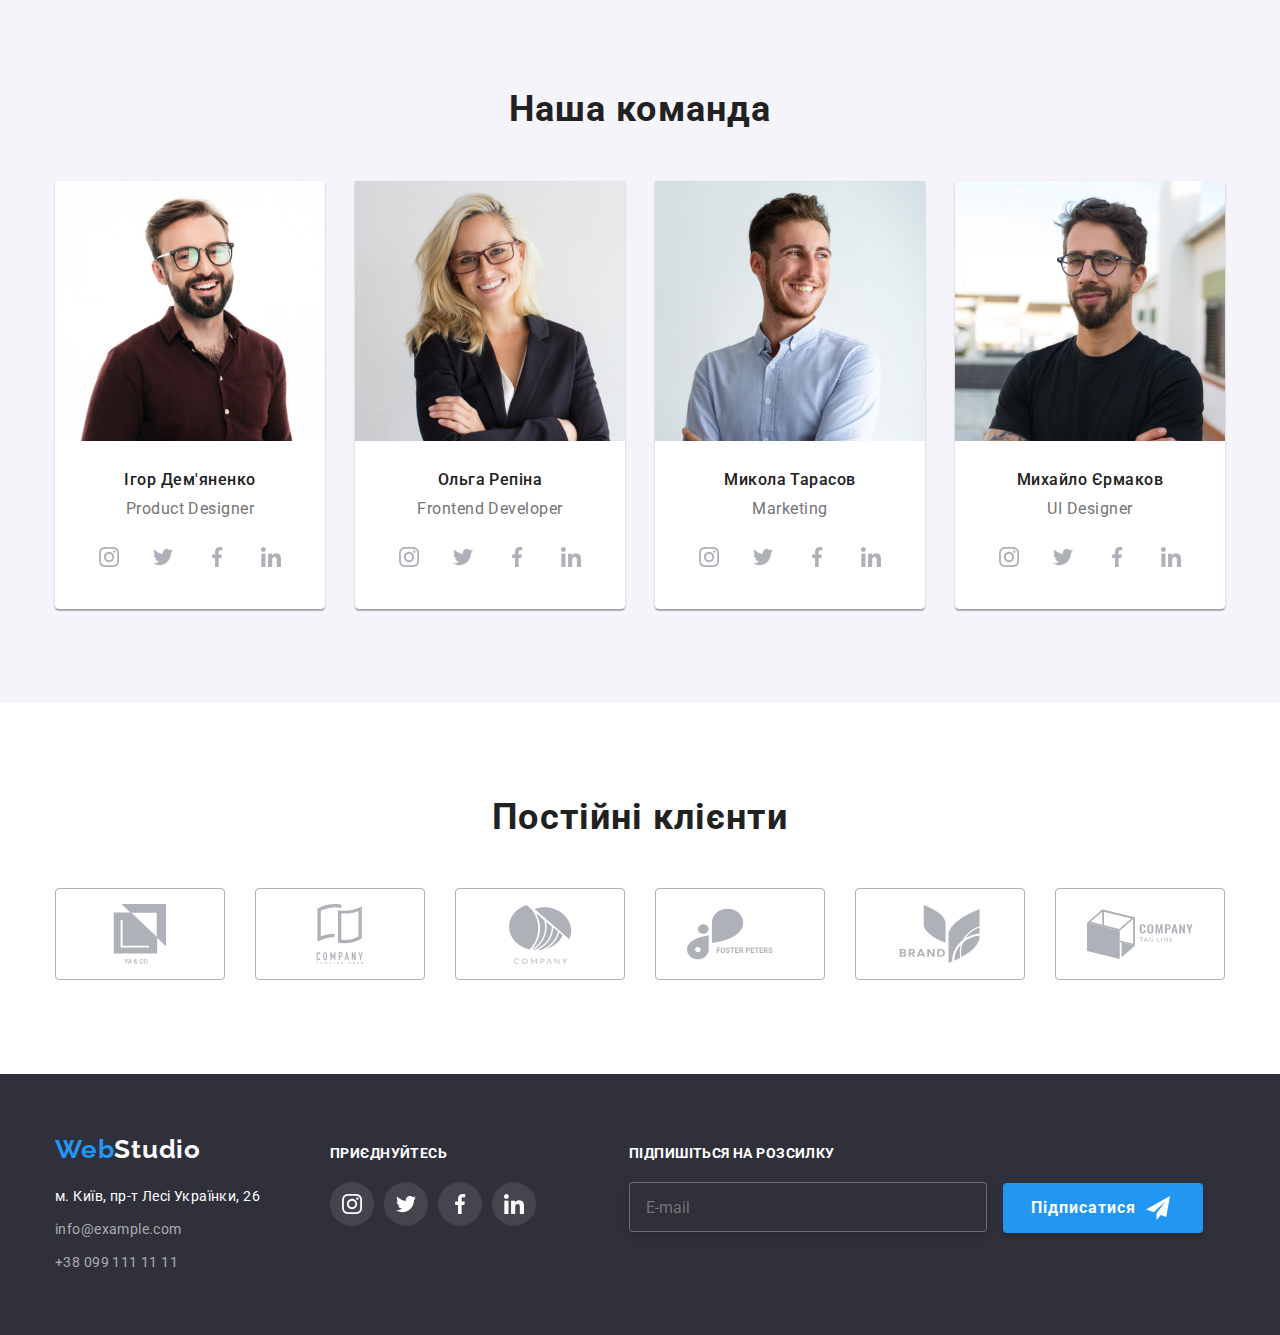
==== commit 22e2f9f4: "update index.html" ====
--- a/index.html
+++ b/index.html
@@ -24,32 +24,32 @@
       <div class="container header-container">
         <nav class="page-nav">
           <a class="logo link" href=""
-            >Web<span class="studio">Studio</span>
+            >Web<span class="logo__studio">Studio</span>
           </a>
           <ul class="menu list">
-            <li class="menu-list">
-              <a class="menu-link link current" href="./index.html">Студія</a>
-            </li>
-            <li class="menu-list">
-              <a class="menu-link link" href="./portfolio.html">Портфоліо</a>
-            </li>
-            <li class="menu-list">
-              <a class="menu-link link" href="">Контакти</a>
+            <li class="menu__list">
+              <a class="menu__link link current" href="./index.html">Студія</a>
+            </li>
+            <li class="menu__list">
+              <a class="menu__link link" href="./portfolio.html">Портфоліо</a>
+            </li>
+            <li class="menu__list">
+              <a class="menu__link link" href="">Контакти</a>
             </li>
           </ul>
         </nav>
 
         <ul class="navigation list">
-          <li class="info-list">
-            <a class="mail-link link" href="mailto:info@devstudio.com">
-              <svg class="novigation-icon" width="16px" height="12px">
+          <li class="navigation__list">
+            <a class="navigation__link link" href="mailto:info@devstudio.com">
+              <svg class="novigation__icon" width="16px" height="12px">
                 <use
                   href="./images/icon.svg/sprite.svg#icon-envelope"
                 ></use></svg
               >info@devstudio.com</a
             >
           </li>
-          <li class="info-list">
+          <li class="navigation__list">
             <a class="phone-namber link" href="tel:+380961111111">
               <svg class="novigation-icon" width="10px" height="16px">
                 <use href="./images/icon.svg/sprite.svg#icon-Vector"></use></svg
--- a/css/styles.css
+++ b/css/styles.css
@@ -81,7 +81,7 @@
 
   color: var(--accent-color);
 }
-.studio {
+.logo__studio {
   font-family: 'Raleway', sans-serif;
 
   font-weight: 700;
@@ -93,7 +93,7 @@
   color: var(--primary-text-color-dark);
 }
 
-.menu-link {
+.menu__link {
   font-weight: 500;
   font-size: 14px;
   line-height: 1.14;
@@ -118,8 +118,8 @@
   color: var(--accent-color);
 }
 
-.menu-link:hover,
-.menu-link:focus {
+.menu__link:hover,
+.menu__link:focus {
   color: var(--accent-color);
 }
 .mail-link {
@@ -160,10 +160,10 @@
   align-items: center;
 }
 
-.menu-list:not(:last-child) {
+.menu__list:not(:last-child) {
   margin-right: 50px;
 }
-.info-list {
+.navigation__list {
   margin-right: 50px;
 }
 .navigation {
@@ -171,7 +171,7 @@
   padding-top: 0;
 }
 
-.novigation-icon {
+.novigation__icon {
   margin-right: 10px;
   fill: currentColor;
 }
@@ -180,8 +180,8 @@
   fill: var(--accent-color);
 }
 
-.info-list:hover .novigation-icon,
-.info-list:focus .novigation-icon {
+.navigation__list:hover .novigation-icon,
+.navigation__list:focus .novigation-icon {
   fill: var(--accent-color);
 }
 
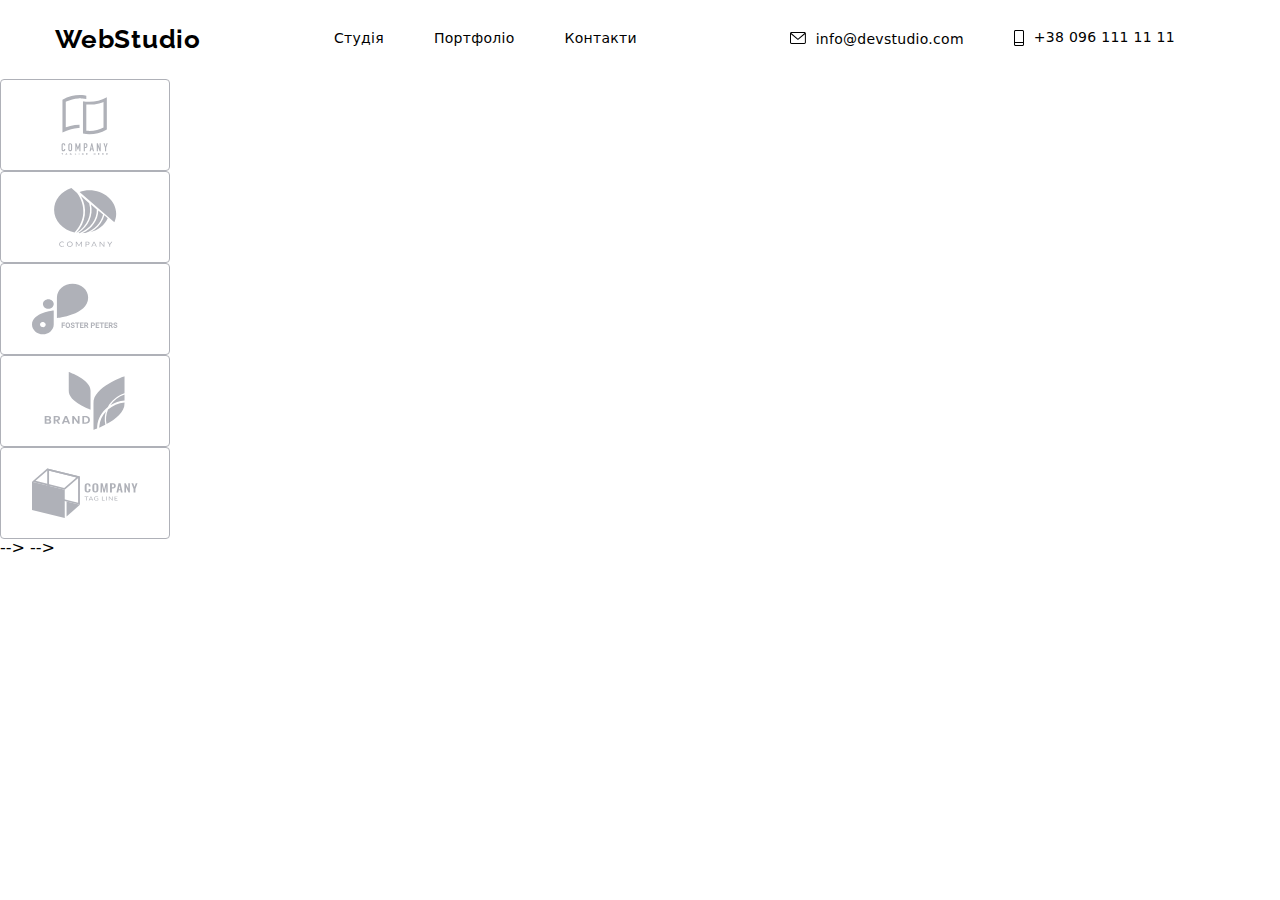
==== commit 45a30e29: "summary" ====
--- a/index.html
+++ b/index.html
@@ -16,7 +16,9 @@
       href="https://cdn.jsdelivr.net/npm/modern-normalize@1.1.0/modern-normalize.min.css"
     />
 
-    <link rel="stylesheet" href="./css/styles.css" />
+    <link rel="stylesheet" href="./css/main.css" />
+    <link rel="stylesheet" href="./css/styles.css"/>
+    
   </head>
   <body>
     <!--H-->
@@ -27,20 +29,20 @@
             >Web<span class="logo__studio">Studio</span>
           </a>
           <ul class="menu list">
-            <li class="menu__list">
+            <li class="menu__item">
               <a class="menu__link link current" href="./index.html">Студія</a>
             </li>
-            <li class="menu__list">
+            <li class="menu__item">
               <a class="menu__link link" href="./portfolio.html">Портфоліо</a>
             </li>
-            <li class="menu__list">
+            <li class="menu__item">
               <a class="menu__link link" href="">Контакти</a>
             </li>
           </ul>
         </nav>
 
         <ul class="navigation list">
-          <li class="navigation__list">
+          <li class="navigation__item">
             <a class="navigation__link link" href="mailto:info@devstudio.com">
               <svg class="novigation__icon" width="16px" height="12px">
                 <use
@@ -49,9 +51,9 @@
               >info@devstudio.com</a
             >
           </li>
-          <li class="navigation__list">
-            <a class="phone-namber link" href="tel:+380961111111">
-              <svg class="novigation-icon" width="10px" height="16px">
+          <li class="navigation__item">
+            <a class="navigation__phone-namber link" href="tel:+380961111111">
+              <svg class="novigation__icon" width="10px" height="16px">
                 <use href="./images/icon.svg/sprite.svg#icon-Vector"></use></svg
               >+38 096 111 11 11</a
             >
@@ -61,100 +63,100 @@
     </header>
     <main>
       <!--Hero-->
-      <section class="hero">
+      <!-- <section class="hero">
         <div class="container">
-          <h1 class="hero-title">Ефективні рішення<br />для вашого бізнесу</h1>
-          <button class="modal-button button" type="button" data-modal-open>
+          <h1 class="hero__title">Ефективні рішення<br />для вашого бізнесу</h1>
+          <button class="modal__button button" type="button" data-modal-open>
             Замовити послугу
           </button>
         </div>
-      </section>
+      </section> -->
       <!--Benefits-->
-      <section class="about-item section">
+      <!-- <section class="about-item section">
         <div class="container">
           <h2 class="visually-hidden">Наші переваги</h2>
           <ul class="about list">
-            <li class="about-list">
-              <div class="box">
-                <svg class="rectangle-list-icon" width="70px" height="70px">
+            <li class="about__list">
+              <div class="about__box">
+                <svg class="about__icon" width="70px" height="70px">
                   <use href="./images/icon.svg/sprite.svg#icon-antena"></use>
                 </svg>
               </div>
-              <h3 class="about-title">Увага до деталей</h3>
-              <p class="subtitle">
+              <h3 class="about__title">Увага до деталей</h3>
+              <p class="about__subtitle">
                 Ідейні міркування, і навіть початок повсякденної роботи з
                 формування позиції.
               </p>
             </li>
 
-            <li class="about-list">
-              <div class="box">
-                <svg class="rectangle-list-icon" width="70px" height="70px">
+            <li class="about__list">
+              <div class="about__box">
+                <svg class="about__icon" width="70px" height="70px">
                   <use href="./images/icon.svg/sprite.svg#icon-clock"></use>
                 </svg>
               </div>
-              <h3 class="about-title">Пунктуальність</h3>
-              <p class="subtitle">
+              <h3 class="about__title">Пунктуальність</h3>
+              <p class="about__subtitle">
                 Завдання організації, особливо рамки і місце навчання кадрів
                 тягне у себе.
               </p>
             </li>
 
-            <li class="about-list">
-              <div class="box">
-                <svg class="rectangle-list-icon" width="70px" height="70px">
+            <li class="about__list">
+              <div class="about__box">
+                <svg class="about__icon" width="70px" height="70px">
                   <use href="./images/icon.svg/sprite.svg#icon-diagram"></use>
                 </svg>
               </div>
-              <h3 class="about-title">Планування</h3>
-              <p class="subtitle">
+              <h3 class="about__title">Планування</h3>
+              <p class="about__subtitle">
                 Так само консультація з широким активом значною мірою зумовлює.
               </p>
             </li>
 
-            <li class="about-list">
-              <div class="box">
-                <svg class="rectangle-list-icon" width="70px" height="70px">
+            <li class="about__list">
+              <div class="about__box">
+                <svg class="about__icon" width="70px" height="70px">
                   <use href="./images/icon.svg/sprite.svg#icon-astronaut"></use>
                 </svg>
               </div>
-              <h3 class="about-title">Сучасні технології</h3>
-              <p class="subtitle">
+              <h3 class="about__title">Сучасні технології</h3>
+              <p class="about__subtitle">
                 Значимість цих проблем настільки очевидна, що реалізація
                 планових завдань.
               </p>
             </li>
           </ul>
         </div>
-      </section>
+      </section> -->
       <!--What we do-->
-      <section class="info section">
+      <!-- <section class="info section">
         <div class="container">
-          <h3 class="info-title">Чим ми займаємось</h3>
+          <h3 class="info__title">Чим ми займаємось</h3>
           <ul class="work list">
-            <li class="work-list">
+            <li class="work__list">
               <img src="./images/laptop.jpg" alt="laptop" width="370" />
               <div class="product">
-                <p class="product-work">Десктопні додатки</p>
-              </div>
-            </li>
-            <li class="work-list">
+                <p class="product__subtitle">Десктопні додатки</p>
+              </div>
+            </li>
+            <li class="work__list">
               <img src="./images/phone.jpg" alt="sync by" width="370" />
               <div class="product">
-                <p class="product-work">Мобільні додаткі</p>
-              </div>
-            </li>
-            <li class="work-list">
+                <p class="product__subtitle">Мобільні додаткі</p>
+              </div>
+            </li>
+            <li class="work__list">
               <img src="./images/color.jpg" alt="color palette" width="370" />
               <div class="product">
-                <p class="product-work">Дизайнерські рішення</p>
+                <p class="product__subtitle">Дизайнерські рішення</p>
               </div>
             </li>
           </ul>
         </div>
-      </section>
+      </section> -->
       <!--Team-->
-      <section class="team section">
+      <!-- <section class="team section">
         <div class="container">
           <h3 class="info-title">Наша команда</h3>
           <ul class="employees list">
@@ -349,9 +351,9 @@
             </li>
           </ul>
         </div>
-      </section>
+      </section> -->
       <!-- Clients -->
-      <section class="client section">
+       <!-- <section class="client section">
         <div class="container">
           <h3 class="customers">Постійні клієнти</h3>
           <ul class="client-list list">
@@ -401,10 +403,10 @@
             </li>
           </ul>
         </div>
-      </section>
+      </section> --> -->
     </main>
     <!--Footer-->
-    <footer class="footer">
+    <!-- <footer class="footer">
       <div class="container footer-page">
         <div class="footer-addres">
           <a class="footer-logo link" href=""
@@ -488,7 +490,7 @@
           </div>
         </form>
       </div>
-    </footer>
+    </footer> -->
     <div class="backdrop is-hidden" data-modal>
       <div class="modal">
         <button type="button" class="modal-close-button" data-modal-close>
--- a/css/main.css
+++ b/css/main.css
@@ -0,0 +1 @@
+/*# sourceMappingURL=main.css.map */--- a/css/styles.css
+++ b/css/styles.css
@@ -1,37 +1,3 @@
-:root {
-  --primary-text-color-dark: #212121;
-  --secondary-text-color-dark: #757575;
-  --primary-text-color-light: #ffffff;
-  --accent-color: #2196f3;
-}
-
-h1,
-h2,
-h3,
-h4,
-p {
-  margin-top: 0;
-  margin-bottom: 0;
-}
-
-ul {
-  margin-top: 0;
-  margin-bottom: 0;
-  padding-left: 0;
-}
-img {
-  display: block;
-  max-width: 100%;
-  height: auto;
-}
-header {
-  border-bottom: 1px solid #ececec;
-}
-
-body {
-  font-family: 'Roboto', sans-serif;
-}
-
 .container {
   width: 1200px;
   margin-left: auto;
@@ -122,7 +88,7 @@
 .menu__link:focus {
   color: var(--accent-color);
 }
-.mail-link {
+.navigation__link {
   font-weight: 500;
   font-size: 14px;
   line-height: 1.14;
@@ -132,11 +98,11 @@
 
   color: var(--secondary-text-color-dark);
 }
-.mail-link:hover,
-.mail-link:focus {
+.navigation__link:hover,
+.navigation__link:focus {
   color: var(--accent-color);
 }
-.phone-namber {
+.navigation__phone-namber {
   font-weight: 500;
   font-size: 14px;
   line-height: 1.14;
@@ -146,8 +112,8 @@
 
   color: var(--secondary-text-color-dark);
 }
-.phone-namber:hover,
-.phone-namber:focus {
+.navigation__phone-namber:hover,
+.navigation__phone-namber:focus {
   color: var(--accent-color);
 }
 .page-nav {
@@ -160,10 +126,10 @@
   align-items: center;
 }
 
-.menu__list:not(:last-child) {
+.menu__item:not(:last-child) {
   margin-right: 50px;
 }
-.navigation__list {
+.navigation__item {
   margin-right: 50px;
 }
 .navigation {
@@ -175,8 +141,8 @@
   margin-right: 10px;
   fill: currentColor;
 }
-.novigation-icon:hover,
-.novigation-icon:focus {
+.novigation__icon:hover,
+.novigation__icon:focus {
   fill: var(--accent-color);
 }
 
@@ -271,10 +237,10 @@
   background-color: #c4c4c4;
 }
 
-.hero-title {
+.hero__title {
   margin-bottom: 30px;
 }
-.hero-title {
+.hero__title {
   font-weight: 900;
   font-size: 44px;
   line-height: 1.36;
@@ -317,14 +283,14 @@
   color: var(--primary-text-color-dark);
   /* gap: 30px; */
 }
-.about-list {
+.about__list {
   width: 270px;
 }
-.about-list:not(:last-child) {
+.about__list:not(:last-child) {
   margin-right: 30px;
 }
 
-.about-title {
+.about__title {
   font-style: normal;
   font-weight: 700;
   font-size: 14px;
@@ -334,7 +300,7 @@
   margin-top: 30px;
 }
 
-.box {
+.about__box {
   display: flex;
   justify-content: center;
   align-items: center;
@@ -351,7 +317,7 @@
   padding-top: 0;
 }
 
-.info-title {
+.info__title {
   font-weight: 700;
   font-size: 36px;
   line-height: 1.16;
@@ -369,7 +335,7 @@
 
 /* ---imagesPortfolio--- */
 
-.images-list {
+.images__list {
   display: flex;
   flex-wrap: wrap;
   gap: 30px;
@@ -399,7 +365,7 @@
   box-shadow: 0px 1px 1px rgba(0, 0, 0, 0.12), 0px 4px 4px rgba(0, 0, 0, 0.06),
     1px 4px 6px rgba(0, 0, 0, 0.16);
 }
-.subtitle {
+.about__subtitle {
   font-size: 14px;
   line-height: 1.71;
   letter-spacing: 0.03em;
@@ -431,7 +397,7 @@
   color: var(--secondary-text-color-dark);
 }
 
-.product-work {
+.product__subtitle {
   font-weight: 700;
   font-size: 14px;
   line-height: 1.14;
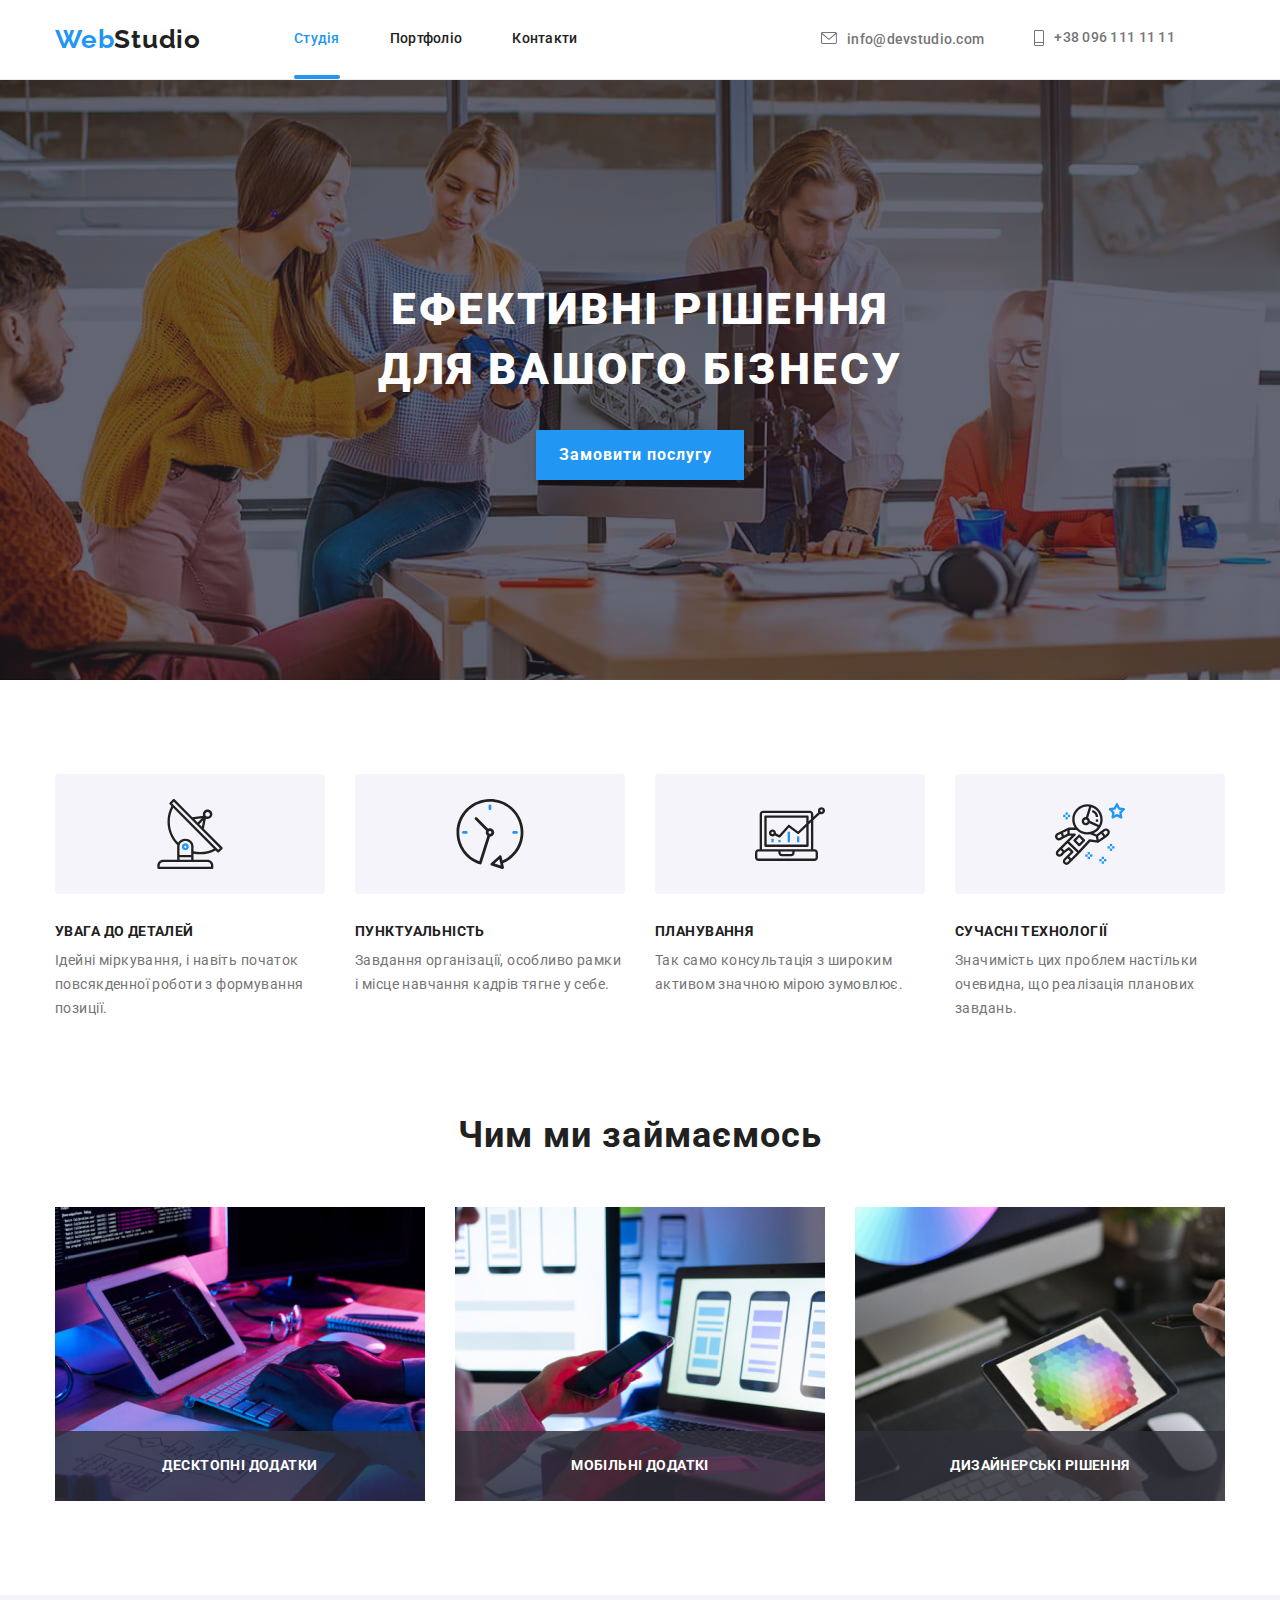
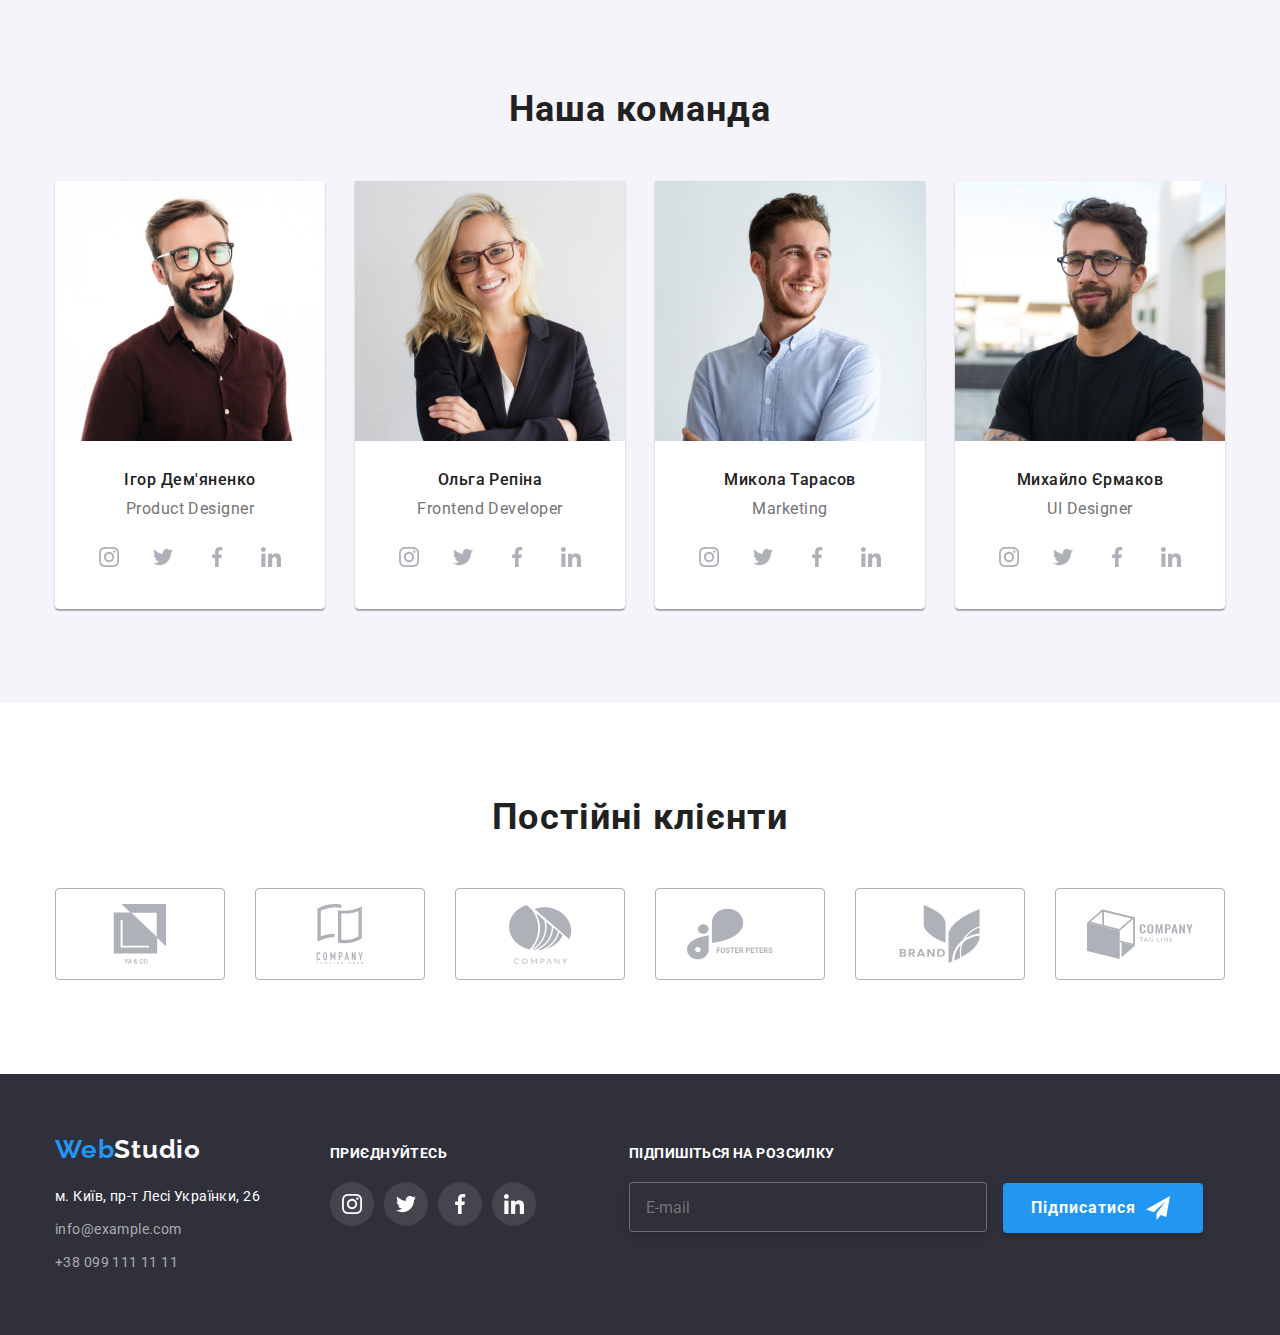
==== commit 2bf9e1f8: "update index.html" ====
--- a/index.html
+++ b/index.html
@@ -16,9 +16,8 @@
       href="https://cdn.jsdelivr.net/npm/modern-normalize@1.1.0/modern-normalize.min.css"
     />
 
-    <link rel="stylesheet" href="./css/main.css" />
-    <link rel="stylesheet" href="./css/styles.css"/>
-    
+    <link rel="stylesheet" href="./css/main.min.css" />
+    <link rel="stylesheet" href="./css/styles.css" />
   </head>
   <body>
     <!--H-->
@@ -63,20 +62,20 @@
     </header>
     <main>
       <!--Hero-->
-      <!-- <section class="hero">
+      <section class="hero">
         <div class="container">
           <h1 class="hero__title">Ефективні рішення<br />для вашого бізнесу</h1>
-          <button class="modal__button button" type="button" data-modal-open>
+          <button class="hero__button button" type="button" data-modal-open>
             Замовити послугу
           </button>
         </div>
-      </section> -->
+      </section>
       <!--Benefits-->
-      <!-- <section class="about-item section">
+      <section class="about-item section">
         <div class="container">
           <h2 class="visually-hidden">Наші переваги</h2>
           <ul class="about list">
-            <li class="about__list">
+            <li class="about__item">
               <div class="about__box">
                 <svg class="about__icon" width="70px" height="70px">
                   <use href="./images/icon.svg/sprite.svg#icon-antena"></use>
@@ -89,7 +88,7 @@
               </p>
             </li>
 
-            <li class="about__list">
+            <li class="about__item">
               <div class="about__box">
                 <svg class="about__icon" width="70px" height="70px">
                   <use href="./images/icon.svg/sprite.svg#icon-clock"></use>
@@ -102,7 +101,7 @@
               </p>
             </li>
 
-            <li class="about__list">
+            <li class="about__item">
               <div class="about__box">
                 <svg class="about__icon" width="70px" height="70px">
                   <use href="./images/icon.svg/sprite.svg#icon-diagram"></use>
@@ -114,7 +113,7 @@
               </p>
             </li>
 
-            <li class="about__list">
+            <li class="about__item">
               <div class="about__box">
                 <svg class="about__icon" width="70px" height="70px">
                   <use href="./images/icon.svg/sprite.svg#icon-astronaut"></use>
@@ -128,25 +127,25 @@
             </li>
           </ul>
         </div>
-      </section> -->
+      </section>
       <!--What we do-->
-      <!-- <section class="info section">
+      <section class="info section">
         <div class="container">
           <h3 class="info__title">Чим ми займаємось</h3>
           <ul class="work list">
-            <li class="work__list">
+            <li class="work__item">
               <img src="./images/laptop.jpg" alt="laptop" width="370" />
               <div class="product">
                 <p class="product__subtitle">Десктопні додатки</p>
               </div>
             </li>
-            <li class="work__list">
+            <li class="work__item">
               <img src="./images/phone.jpg" alt="sync by" width="370" />
               <div class="product">
                 <p class="product__subtitle">Мобільні додаткі</p>
               </div>
             </li>
-            <li class="work__list">
+            <li class="work__item">
               <img src="./images/color.jpg" alt="color palette" width="370" />
               <div class="product">
                 <p class="product__subtitle">Дизайнерські рішення</p>
@@ -154,30 +153,30 @@
             </li>
           </ul>
         </div>
-      </section> -->
+      </section>
       <!--Team-->
-      <!-- <section class="team section">
+      <section class="team section">
         <div class="container">
-          <h3 class="info-title">Наша команда</h3>
+          <h3 class="team__title">Наша команда</h3>
           <ul class="employees list">
-            <li class="team-info">
+            <li class="employees__info">
               <img src="./images/igor.jpg" alt="Product Designer" width="270" />
               <div class="team-name">
-                <h3 class="name">Ігор Дем'яненко</h3>
-                <p class="name-info">Product Designer</p>
+                <h3 class="team-name__item">Ігор Дем'яненко</h3>
+                <p class="team-name__info">Product Designer</p>
                 <ul class="social list">
-                  <li class="social-list">
-                    <a href="" class="social-link">
-                      <svg class="social-icon" width="20px" height="20px">
+                  <li class="social__item">
+                    <a href="" class="social__link">
+                      <svg class="social__icon" width="20px" height="20px">
                         <use
                           href="./images/icon.svg/sprite.svg#icon-instagram"
                         ></use>
                       </svg>
                     </a>
                   </li>
-                  <li class="social-list">
-                    <a href="" class="social-link">
-                      <svg class="social-icon" width="20px" height="20px">
+                  <li class="social__item">
+                    <a href="" class="social__link">
+                      <svg class="social__icon" width="20px" height="20px">
                         <use
                           href="./images/icon.svg/sprite.svg#icon-twitter"
                         ></use>
@@ -185,18 +184,18 @@
                     </a>
                   </li>
 
-                  <li class="social-list">
-                    <a href="" class="social-link">
-                      <svg class="social-icon" width="20px" height="20px">
+                  <li class="social__item">
+                    <a href="" class="social__link">
+                      <svg class="social__icon" width="20px" height="20px">
                         <use
                           href="./images/icon.svg/sprite.svg#icon-facebook"
                         ></use>
                       </svg>
                     </a>
                   </li>
-                  <li class="social-list">
-                    <a href="" class="social-link">
-                      <svg class="social-icon" width="20px" height="20px">
+                  <li class="social__item">
+                    <a href="" class="social__link">
+                      <svg class="social__icon" width="20px" height="20px">
                         <use
                           href="./images/icon.svg/sprite.svg#icon-linkedin"
                         ></use>
@@ -207,28 +206,28 @@
               </div>
             </li>
 
-            <li class="team-info">
+            <li class="employees__info">
               <img
                 src="./images/olga.jpg"
                 alt="Frontend Developer"
                 width="270"
               />
               <div class="team-name">
-                <h3 class="name">Ольга Репіна</h3>
-                <p class="name-info">Frontend Developer</p>
+                <h3 class="team-name__item">Ольга Репіна</h3>
+                <p class="team-name__info">Frontend Developer</p>
                 <ul class="social list">
-                  <li class="social-list">
-                    <a href="" class="social-link">
-                      <svg class="social-icon" width="20px" height="20px">
+                  <li class="social__item">
+                    <a href="" class="social__link">
+                      <svg class="social__icon" width="20px" height="20px">
                         <use
                           href="./images/icon.svg/sprite.svg#icon-instagram"
                         ></use>
                       </svg>
                     </a>
                   </li>
-                  <li class="social-list">
-                    <a href="" class="social-link">
-                      <svg class="social-icon" width="20px" height="20px">
+                  <li class="social__item">
+                    <a href="" class="social__link">
+                      <svg class="social__icon" width="20px" height="20px">
                         <use
                           href="./images/icon.svg/sprite.svg#icon-twitter"
                         ></use>
@@ -236,18 +235,18 @@
                     </a>
                   </li>
 
-                  <li class="social-list">
-                    <a href="" class="social-link">
-                      <svg class="social-icon" width="20px" height="20px">
+                  <li class="social__item">
+                    <a href="" class="social__link">
+                      <svg class="social__icon" width="20px" height="20px">
                         <use
                           href="./images/icon.svg/sprite.svg#icon-facebook"
                         ></use>
                       </svg>
                     </a>
                   </li>
-                  <li class="social-list">
-                    <a href="" class="social-link">
-                      <svg class="social-icon" width="20px" height="20px">
+                  <li class="social__item">
+                    <a href="" class="social__link">
+                      <svg class="social__icon" width="20px" height="20px">
                         <use
                           href="./images/icon.svg/sprite.svg#icon-linkedin"
                         ></use>
@@ -257,24 +256,24 @@
                 </ul>
               </div>
             </li>
-            <li class="team-info">
+            <li class="employees__info">
               <img src="./images/niko.jpg" alt="Marketing" width="270" />
               <div class="team-name">
-                <h3 class="name">Микола Тарасов</h3>
-                <p class="name-info">Marketing</p>
+                <h3 class="team-name__item">Микола Тарасов</h3>
+                <p class="team-name__info">Marketing</p>
                 <ul class="social list">
-                  <li class="social-list">
-                    <a href="" class="social-link">
-                      <svg class="social-icon" width="20px" height="20px">
+                  <li class="social__item">
+                    <a href="" class="social__link">
+                      <svg class="social__icon" width="20px" height="20px">
                         <use
                           href="./images/icon.svg/sprite.svg#icon-instagram"
                         ></use>
                       </svg>
                     </a>
                   </li>
-                  <li class="social-list">
-                    <a href="" class="social-link">
-                      <svg class="social-icon" width="20px" height="20px">
+                  <li class="social__item">
+                    <a href="" class="social__link">
+                      <svg class="social__icon" width="20px" height="20px">
                         <use
                           href="./images/icon.svg/sprite.svg#icon-twitter"
                         ></use>
@@ -282,18 +281,18 @@
                     </a>
                   </li>
 
-                  <li class="social-list">
-                    <a href="" class="social-link">
-                      <svg class="social-icon" width="20px" height="20px">
+                  <li class="social__item">
+                    <a href="" class="social__link">
+                      <svg class="social__icon" width="20px" height="20px">
                         <use
                           href="./images/icon.svg/sprite.svg#icon-facebook"
                         ></use>
                       </svg>
                     </a>
                   </li>
-                  <li class="social-list">
-                    <a href="" class="social-link">
-                      <svg class="social-icon" width="20px" height="20px">
+                  <li class="social__item">
+                    <a href="" class="social__link">
+                      <svg class="social__icon" width="20px" height="20px">
                         <use
                           href="./images/icon.svg/sprite.svg#icon-linkedin"
                         ></use>
@@ -303,24 +302,24 @@
                 </ul>
               </div>
             </li>
-            <li class="team-info">
+            <li class="employees__info">
               <img src="./images/mihail.jpg" alt="UI Designer" width="270" />
               <div class="team-name">
-                <h3 class="name">Михайло Єрмаков</h3>
-                <p class="name-info">UI Designer</p>
+                <h3 class="team-name__item">Михайло Єрмаков</h3>
+                <p class="team-name__info">UI Designer</p>
                 <ul class="social list">
-                  <li class="social-list">
-                    <a href="" class="social-link">
-                      <svg class="social-icon" width="20px" height="20px">
+                  <li class="social__item">
+                    <a href="" class="social__link">
+                      <svg class="social__icon" width="20px" height="20px">
                         <use
                           href="./images/icon.svg/sprite.svg#icon-instagram"
                         ></use>
                       </svg>
                     </a>
                   </li>
-                  <li class="social-list">
-                    <a href="" class="social-link">
-                      <svg class="social-icon" width="20px" height="20px">
+                  <li class="social__item">
+                    <a href="" class="social__link">
+                      <svg class="social__icon" width="20px" height="20px">
                         <use
                           href="./images/icon.svg/sprite.svg#icon-twitter"
                         ></use>
@@ -328,18 +327,18 @@
                     </a>
                   </li>
 
-                  <li class="social-list">
-                    <a href="" class="social-link">
-                      <svg class="social-icon" width="20px" height="20px">
+                  <li class="social__item">
+                    <a href="" class="social__link">
+                      <svg class="social__icon" width="20px" height="20px">
                         <use
                           href="./images/icon.svg/sprite.svg#icon-facebook"
                         ></use>
                       </svg>
                     </a>
                   </li>
-                  <li class="social-list">
-                    <a href="" class="social-link">
-                      <svg class="social-icon" width="20px" height="20px">
+                  <li class="social__item">
+                    <a href="" class="social__link">
+                      <svg class="social__icon" width="20px" height="20px">
                         <use
                           href="./images/icon.svg/sprite.svg#icon-linkedin"
                         ></use>
@@ -351,62 +350,61 @@
             </li>
           </ul>
         </div>
-      </section> -->
+      </section>
       <!-- Clients -->
-       <!-- <section class="client section">
+      <section class="client-section section">
         <div class="container">
-          <h3 class="customers">Постійні клієнти</h3>
-          <ul class="client-list list">
-            <li class="client-list-item">
-              <a href="" class="client-link">
-                <svg class="client-icon" width="106px" height="60px">
+          <h3 class="client-title">Постійні клієнти</h3>
+          <ul class="client list">
+            <li class="client__item">
+              <a href="" class="client__link">
+                <svg class="client__icon" width="106px" height="60px">
                   <use href="./images/icon.svg/sprite.svg#icon-group"></use>
                 </svg>
               </a>
-              <!-- </div> -->
-            </li>
-            <li class="client-list-item">
-              <a href="" class="client-link">
-                <svg class="client-icon" width="106px" height="60px">
+            </li>
+            <li class="client__item">
+              <a href="" class="client__link">
+                <svg class="client__icon" width="106px" height="60px">
                   <use href="./images/icon.svg/sprite.svg#icon-company"></use>
                 </svg>
               </a>
             </li>
-            <li class="client-list-item">
-              <a href="" class="client-link">
-                <svg class="client-icon" width="106px" height="60px">
+            <li class="client__item">
+              <a href="" class="client__link">
+                <svg class="client__icon" width="106px" height="60px">
                   <use href="./images/icon.svg/sprite.svg#icon-Object"></use>
                 </svg>
               </a>
             </li>
-            <li class="client-list-item">
-              <a href="" class="client-link">
-                <svg class="client-icon" width="106px" height="60px">
+            <li class="client__item">
+              <a href="" class="client__link">
+                <svg class="client__icon" width="106px" height="60px">
                   <use href="./images/icon.svg/sprite.svg#icon-foster"></use>
                 </svg>
               </a>
             </li>
-            <li class="client-list-item">
-              <a href="" class="client-link">
-                <svg class="client-icon" width="106px" height="60px">
+            <li class="client__item">
+              <a href="" class="client__link">
+                <svg class="client__icon" width="106px" height="60px">
                   <use href="./images/icon.svg/sprite.svg#icon-brand"></use>
                 </svg>
               </a>
             </li>
 
-            <li class="client-list-item">
-              <a href="" class="client-link">
-                <svg class="client-icon" width="106px" height="60px">
+            <li class="client__item">
+              <a href="" class="client__link">
+                <svg class="client__icon" width="106px" height="60px">
                   <use href="./images/icon.svg/sprite.svg#icon-tag"></use>
                 </svg>
               </a>
             </li>
           </ul>
         </div>
-      </section> --> -->
+      </section>
     </main>
     <!--Footer-->
-    <!-- <footer class="footer">
+    <footer class="footer">
       <div class="container footer-page">
         <div class="footer-addres">
           <a class="footer-logo link" href=""
@@ -490,7 +488,7 @@
           </div>
         </form>
       </div>
-    </footer> -->
+    </footer>
     <div class="backdrop is-hidden" data-modal>
       <div class="modal">
         <button type="button" class="modal-close-button" data-modal-close>
--- a/css/main.min.css
+++ b/css/main.min.css
@@ -0,0 +1 @@
+:root{--primary-text-color-dark: #212121;--secondary-text-color-dark: #757575;--primary-text-color-light: #ffffff;--accent-color: #2196f3}.visually-hidden{position:absolute;white-space:nowrap;width:1px;height:1px;overflow:hidden;border:0;padding:0;clip:rect(0 0 0 0);clip-path:inset(50%);margin:-1px}.form-check-desk,.modal-close-button,.join-link,.client__link,.client,.social__link,.product,.about__box{display:flex;justify-content:center;align-items:center}h1,h2,h3,h4,p{margin-top:0;margin-bottom:0}ul{margin-top:0;margin-bottom:0;padding-left:0}img{display:block;max-width:100%;height:auto}header{border-bottom:1px solid #ececec}body{font-family:"Roboto",sans-serif}.list{list-style:none}.link{text-decoration:none}.container{width:1200px;margin-left:auto;margin-right:auto;padding-left:15px;padding-right:15px}.section{padding-top:94px;padding-bottom:94px}.header-container{display:flex;align-items:center;justify-content:space-between}.menu__link{font-weight:500;font-size:14px;line-height:1.14;letter-spacing:.02em;display:block;position:relative;color:var(--primary-text-color-dark);transition:color 250ms cubic-bezier(0.4, 0, 0.2, 1)}.menu__link:hover,.menu__link:focus{color:var(--accent-color)}.current{color:var(--accent-color)}.current::after{position:absolute;content:" ";display:block;width:100%;height:4px;bottom:-32px;border-radius:2px;background-color:var(--accent-color)}.navigation__link{font-weight:500;font-size:14px;line-height:1.14;letter-spacing:.02em;margin-left:auto;transition:color 250ms cubic-bezier(0.4, 0, 0.2, 1);color:var(--secondary-text-color-dark)}.navigation__link:hover,.navigation__link:focus{color:var(--accent-color)}.navigation__phone-namber{font-weight:500;font-size:14px;line-height:1.14;letter-spacing:.02em;display:flex;transition:color 250ms cubic-bezier(0.4, 0, 0.2, 1);color:var(--secondary-text-color-dark)}.navigation__phone-namber:hover,.navigation__phone-namber:focus{color:var(--accent-color)}.page-nav{display:flex;align-items:center}.menu{display:flex;align-items:center}.menu__item:not(:last-child){margin-right:50px}.navigation__item{margin-right:50px}.navigation{display:flex;padding-top:0}.novigation__icon{margin-right:10px;fill:currentColor}.novigation__icon:hover,.novigation__icon:focus{fill:var(--accent-color)}.navigation__list:hover .novigation-icon,.navigation__list:focus .novigation-icon{fill:var(--accent-color)}.logo{font-family:"Raleway",sans-serif;font-weight:700;font-size:26px;line-height:1.19;letter-spacing:.03em;margin-right:93px;padding-top:24px;padding-bottom:24px;color:var(--accent-color)}.logo__studio{font-family:"Raleway",sans-serif;font-weight:700;font-size:26px;line-height:1.19;letter-spacing:.03em;cursor:auto;color:var(--primary-text-color-dark)}.hero{background:#2f303a;padding-top:200px;padding-bottom:200px;background-image:linear-gradient(rgba(47, 48, 58, 0.4), rgba(47, 48, 58, 0.4)),url(../images/hero/hero.jpg);background-size:cover;background-position:center;background-repeat:no-repeat;max-width:1600px;margin-left:auto;margin-right:auto;background-color:#c4c4c4}.hero__title{margin-bottom:30px}.hero__title{font-weight:900;font-size:44px;line-height:1.36;text-align:center;letter-spacing:.06em;text-transform:uppercase;color:var(--primary-text-color-light)}.hero__button{display:block;font-weight:700;font-size:16px;line-height:1.87;align-items:center;text-align:center;letter-spacing:.06em;cursor:pointer;box-shadow:0px 4px 4px rgba(0,0,0,.15);border:rgba(0,0,0,0);padding-left:23px;padding-right:32px;padding-top:10px;padding-bottom:10px;margin-left:auto;margin-right:auto;background:#2196f3;color:var(--primary-text-color-light)}.hero__button:hover,.hero__button:focus{background:#2196f3}.about{display:flex;color:var(--primary-text-color-dark)}.about__item{width:270px}.about__item:not(:last-child){margin-right:30px}.about__title{font-style:normal;font-weight:700;font-size:14px;line-height:1.14;letter-spacing:.03em;text-transform:uppercase;margin-top:30px}.about__box{width:270px;height:120px;border-radius:4px;margin-bottom:30px;background-color:#f5f4fa}.about__subtitle{font-size:14px;line-height:1.71;letter-spacing:.03em;text-transform:none;margin-top:10px;color:var(--secondary-text-color-dark)}.info{padding-top:0}.info__title{font-weight:700;font-size:36px;line-height:1.16;text-align:center;letter-spacing:.03em;margin-bottom:50px;color:var(--primary-text-color-dark)}.work{display:flex;justify-content:space-between;position:relative}.product__subtitle{font-weight:700;font-size:14px;line-height:1.14;text-align:center;letter-spacing:.03em;text-transform:uppercase;padding-top:27px;padding-bottom:27px;color:#fff}.product{position:absolute;display:block;width:370px;height:70px;bottom:0;background:rgba(47,48,58,.8)}.team{background-color:#f5f4fa}.team-name{padding-top:30px;padding-bottom:30px}.employees{display:flex;gap:30px}.team__title{font-weight:700;font-size:36px;line-height:1.16;text-align:center;letter-spacing:.03em;margin-bottom:50px;color:var(--primary-text-color-dark)}.team-name__item{font-weight:500;font-size:16px;line-height:1.18;text-align:center;letter-spacing:.03em;margin-bottom:10px;color:var(--primary-text-color-dark)}.employees__info{box-shadow:0px 1px 3px rgba(0,0,0,.12),0px 1px 1px rgba(0,0,0,.14),0px 2px 1px rgba(0,0,0,.2);border-radius:0px 0px 4px 4px;background-color:#fff}.team-name__info{font-size:16px;line-height:1.18;text-align:center;letter-spacing:.03em;margin-bottom:16px;color:var(--secondary-text-color-dark)}.social{display:flex;justify-content:center;gap:10px}.social__link{border-radius:50%;width:44px;height:44px;transition:background-color 250ms cubic-bezier(0.4, 0, 0.2, 1);background-color:#fff}.social__link:hover,.social__link:focus{background-color:var(--accent-color)}.social__icon{fill:#afb1b8;transition:fill 250ms cubic-bezier(0.4, 0, 0.2, 1)}.social__link:hover .social__icon,.social__link:focus .social__icon{fill:#fff}.client-title{font-family:"Roboto";font-weight:700;font-size:36px;line-height:1.16;text-align:center;letter-spacing:.03em;margin-bottom:50px;color:#212121}.client{gap:30px}.client__icon{fill:#afb1b8;transition:fill 250ms cubic-bezier(0.4, 0, 0.2, 1)}.client__link:hover>.client__icon,.client__link:focus>.client__icon{fill:var(--accent-color)}.client__link{width:170px;height:92px;border-radius:4px;border:1px solid #afb1b8;transition:border-color 250ms cubic-bezier(0.4, 0, 0.2, 1)}.client__link:hover,.client__link:focus{border-radius:4px;border:1px solid var(--accent-color);border-color:var(--accent-color)}.client__icon:hover .client__item,.client__icon:hover .client__item{fill:var(--accent-color)}.footer-logo{font-family:"Raleway",sans-serif;font-weight:700;font-size:26px;line-height:1.19;letter-spacing:.03em;color:var(--accent-color)}.webstudio{font-family:"Raleway",sans-serif;font-weight:700;font-size:26px;line-height:1.19;letter-spacing:.03em;cursor:auto;color:var(--primary-text-color-light)}.footer-page{align-items:baseline;display:flex}.page-footer{margin-top:20px}.footer-link{font-style:normal;font-size:14px;line-height:1.71;letter-spacing:.03em;color:var(--primary-text-color-light)}.footer-link-mail{font-style:normal;font-size:14px;line-height:1.71;letter-spacing:.03em;color:rgba(255,255,255,.6)}.footer-link-tel{font-style:normal;font-size:14px;line-height:1.71;letter-spacing:.03em;color:rgba(255,255,255,.6)}.footer-list:not(:last-child){margin-bottom:9px}.footer{padding-top:60px;padding-bottom:60px;background:#2f303a}.footer-address{display:block;align-items:baseline;flex-grow:1}.join{margin-left:70px}.join-us{font-family:"Roboto";font-weight:700;font-size:14px;line-height:1.14;letter-spacing:.03em;text-transform:uppercase;margin-bottom:20px;color:#fff}.join-item{display:flex;justify-content:center;gap:10px}.join-link{border-radius:50%;width:44px;height:44px;transition:background 250ms cubic-bezier(0.4, 0, 0.2, 1);background:rgba(255,255,255,.1)}.join-link:hover,.join-link:focus{background-color:var(--accent-color)}.join-icon{fill:#fff;transition:fill 250ms cubic-bezier(0.4, 0, 0.2, 1)}.form-subscribe{display:flex;flex-direction:column;margin-left:93px}.subscribe{font-weight:700;font-size:14px;line-height:1.14;letter-spacing:.03em;text-transform:uppercase;margin-bottom:20px;color:#fff}.subscribe-input{width:358px;height:50px;padding-left:16px;color:#fff;border:1px solid rgba(255,255,255,.3);filter:drop-shadow(0px 4px 4px rgba(0, 0, 0, 0.15));border-radius:4px;background-color:#2f303a}.subscribe-input:focus{outline:none}.subscribe-submit{width:200px;height:50px;background:#2196f3;box-shadow:0px 4px 4px rgba(0,0,0,.15);border-radius:4px;border:rgba(0,0,0,0);margin-left:12px;font-weight:700;font-size:16px;line-height:1.87;display:inline-flex;align-items:center;letter-spacing:.06em;padding-left:28px;color:#fff}.submit-icon{align-self:center;fill:#fff;margin-left:10px}.portfolio{background-color:#e5e5e5}.btn{font-weight:500;font-size:16px;line-height:1.62;text-align:center;letter-spacing:.03em;background:#f5f4fa;border:rgba(0,0,0,0);border-radius:4px;padding-right:22px;padding-left:22px;padding-top:6px;padding-bottom:6px;cursor:pointer;transition:box-shadow 250ms cubic-bezier(0.4, 0, 0.2, 1),color 250ms cubic-bezier(0.4, 0, 0.2, 1),background 250ms cubic-bezier(0.4, 0, 0.2, 1);color:var(--primary-text-color-dark)}.btn:hover,.btn:focus{box-shadow:0px 3px 1px rgba(0,0,0,.1),0px 1px 2px rgba(0,0,0,.08),0px 2px 2px rgba(0,0,0,.12);background:#2196f3;color:var(--primary-text-color-light)}.btn-list{display:flex;justify-content:center;margin-bottom:50px}.btn-inventory:not(:first-child){margin-left:8px}.overlay{font-weight:400;font-size:18px;line-height:1.55;letter-spacing:.03em;padding-bottom:63px;padding-top:63px;padding-left:24px;padding-right:24px;background-color:rgba(33,150,243,.9);color:#fff}.overlay{display:block;position:absolute;left:0;top:0;width:100%;height:100%;overflow-y:scroll;transform:translate(0, 100%);transition:transform 250ms cubic-bezier(0.4, 0, 0.2, 1)}.images-list{display:flex;flex-wrap:wrap;gap:30px}.images-item{flex-basis:calc((100% - 60px)/3)}.image-link{display:block;max-width:100%;height:auto;transition:box-shadow 250ms cubic-bezier(0.4, 0, 0.2, 1),color 250ms cubic-bezier(0.4, 0, 0.2, 1),background 250ms cubic-bezier(0.4, 0, 0.2, 1)}.image-link:hover,.image-link:focus{box-shadow:0px 1px 1px rgba(0,0,0,.12),0px 4px 4px rgba(0,0,0,.06),1px 4px 6px rgba(0,0,0,.16)}.img-text-subject{position:relative;overflow:hidden}.image-link:hover .overlay,.image-link:focus .overlay{transform:translate(0, 0)}.subject{font-weight:700;font-size:18px;line-height:2;letter-spacing:.06em;color:var(--primary-text-color-dark)}.subject-text{border-left:1px solid #eee;border-right:1px solid #eee;border-bottom:1px solid #eee;padding-left:24px;padding-right:24px;padding-top:20px;padding-bottom:20px;background:#fff}.text{font-size:16px;line-height:1.87;margin-top:4px;color:var(--secondary-text-color-dark)}.backdrop{position:fixed;top:0;left:0;z-index:100;width:100%;height:100%;background-color:rgba(0,0,0,.2);transition:opacity 250ms cubic-bezier(0.4, 0, 0.2, 1),visibility 250ms cubic-bezier(0.4, 0, 0.2, 1)}.backdrop.is-hidden{opacity:0;visibility:hidden;pointer-events:none}.modal{position:absolute;top:50%;left:50%;transform:translate(-50%, -50%);width:528px;height:581px;background-color:#fff}.modal-close-button{position:absolute;top:10px;right:10px;width:30px;height:30px;border-radius:50%;background-color:rgba(0,0,0,0);padding:0;border:1px solid rgba(0,0,0,.1);cursor:pointer;background:#fff}.modal-close-button:hover,.modal-close-button:focus{fill:var(--primary-text-color-dark)}.modal-button-icon{transition:fill 250ms cubic-bezier(0.4, 0, 0.2, 1)}.modal-button-icon:hover,.modal-button-icon:focus{fill:var(--accent-color)}.information-modal{font-weight:700;font-size:20px;line-height:1.15;text-align:center;letter-spacing:.03em;color:#212121}.modal-form-input{font-weight:400;font-size:12px;line-height:1.16;margin-bottom:4px;display:block;letter-spacing:.01em;color:#757575}.form-modal{display:flex;padding:40px;flex-direction:column}.modal-form-field{margin-top:12px}.modal-input{width:448px;height:40px;cursor:pointer;transition:border-color 250ms cubic-bezier(0.4, 0, 0.2, 1);border:1px solid rgba(33,33,33,.2);border-radius:4px}.modal-input:focus{outline:none;border-color:#2196f3}.modal-form-icon{display:block;position:absolute;transition:fill 250ms cubic-bezier(0.4, 0, 0.2, 1);transform:translateY(-50%);left:15px;top:50%}.modal-input:focus+.modal-form-icon{fill:var(--accent-color)}.modal-form-wrapper{display:block;position:relative}.modal-form-message{width:448px;height:120px;border:1px solid rgba(33,33,33,.2);border-radius:4px;resize:none;padding:10px 16px;display:block;transition:border-color 250ms cubic-bezier(0.4, 0, 0.2, 1)}.modal-form-message:focus{outline:none;border-color:#2196f3}.form-check-desk{font-weight:400;font-size:14px;line-height:1.71;gap:9px;margin-top:20px;letter-spacing:.03em;color:#757575}.form-check-desk::before{display:block;width:16px;height:15px;border:1px solid #212121;content:"";cursor:pointer;border-radius:4px}.modal-form-check:checked+.form-check-desk::before{background-image:url(../images/icon.svg/check.svg);background-repeat:no-repeat;background-position:center;border-color:var(--accent-color)}.modal-form-check{display:flex;align-items:center}.check-desk-link{color:var(--accent-color)}.form-submit{align-self:center;padding-top:10px;padding-bottom:10px;padding-right:52px;padding-left:52px;margin-top:30px;background:#188ce8;box-shadow:0px 4px 4px rgba(0,0,0,.15);border-radius:4px;border:rgba(0,0,0,0);font-weight:700;font-size:16px;line-height:30px;display:flex;align-items:center;text-align:center;letter-spacing:.06em;cursor:pointer;color:#fff}/*# sourceMappingURL=main.min.css.map */--- a/css/styles.css
+++ b/css/styles.css
@@ -1,889 +1,11 @@
-.container {
-  width: 1200px;
-  margin-left: auto;
-  margin-right: auto;
-  padding-left: 15px;
-  padding-right: 15px;
-}
-.section {
-  padding-top: 94px;
-  padding-bottom: 94px;
-}
-
-.list {
-  list-style: none;
-}
-.link {
-  text-decoration: none;
-}
-.visually-hidden {
-  position: absolute;
-  white-space: nowrap;
-  width: 1px;
-  height: 1px;
-  overflow: hidden;
-  border: 0;
-  padding: 0;
-  clip: rect(0 0 0 0);
-  clip-path: inset(50%);
-  margin: -1px;
-}
 /* ---Header--- */
 
-.header-container {
-  display: flex;
-  align-items: center;
-  justify-content: space-between;
-}
-.logo {
-  font-family: 'Raleway', sans-serif;
-  font-weight: 700;
-  font-size: 26px;
-  line-height: 1.19;
-  letter-spacing: 0.03em;
-  margin-right: 93px;
-  padding-top: 24px;
-  padding-bottom: 24px;
+/* ---Portfolio---- */
 
-  color: var(--accent-color);
-}
-.logo__studio {
-  font-family: 'Raleway', sans-serif;
-
-  font-weight: 700;
-  font-size: 26px;
-  line-height: 1.19;
-  letter-spacing: 0.03em;
-  cursor: auto;
-
-  color: var(--primary-text-color-dark);
-}
-
-.menu__link {
-  font-weight: 500;
-  font-size: 14px;
-  line-height: 1.14;
-  letter-spacing: 0.02em;
-  display: block;
-  position: relative;
-  color: var(--primary-text-color-dark);
-  transition: color 250ms cubic-bezier(0.4, 0, 0.2, 1);
-}
-
-.current::after {
-  position: absolute;
-  content: ' ';
-  display: block;
-  width: 100%;
-  height: 4px;
-  bottom: -32px;
-  border-radius: 2px;
-  background-color: var(--accent-color);
-}
-.current {
-  color: var(--accent-color);
-}
-
-.menu__link:hover,
-.menu__link:focus {
-  color: var(--accent-color);
-}
-.navigation__link {
-  font-weight: 500;
-  font-size: 14px;
-  line-height: 1.14;
-  letter-spacing: 0.02em;
-  margin-left: auto;
-  transition: color 250ms cubic-bezier(0.4, 0, 0.2, 1);
-
-  color: var(--secondary-text-color-dark);
-}
-.navigation__link:hover,
-.navigation__link:focus {
-  color: var(--accent-color);
-}
-.navigation__phone-namber {
-  font-weight: 500;
-  font-size: 14px;
-  line-height: 1.14;
-  letter-spacing: 0.02em;
-  display: flex;
-  transition: color 250ms cubic-bezier(0.4, 0, 0.2, 1);
-
-  color: var(--secondary-text-color-dark);
-}
-.navigation__phone-namber:hover,
-.navigation__phone-namber:focus {
-  color: var(--accent-color);
-}
-.page-nav {
-  display: flex;
-  align-items: center;
-}
-
-.menu {
-  display: flex;
-  align-items: center;
-}
-
-.menu__item:not(:last-child) {
-  margin-right: 50px;
-}
-.navigation__item {
-  margin-right: 50px;
-}
-.navigation {
-  display: flex;
-  padding-top: 0;
-}
-
-.novigation__icon {
-  margin-right: 10px;
-  fill: currentColor;
-}
-.novigation__icon:hover,
-.novigation__icon:focus {
-  fill: var(--accent-color);
-}
-
-.navigation__list:hover .novigation-icon,
-.navigation__list:focus .novigation-icon {
-  fill: var(--accent-color);
-}
-
-/* ---Portfolio---- */
-.portfolio {
-  background-color: #e5e5e5;
-}
-
-.btn {
-  font-weight: 500;
-  font-size: 16px;
-  line-height: 1.62;
-  text-align: center;
-  letter-spacing: 0.03em;
-  background: #f5f4fa;
-  border: transparent;
-  border-radius: 4px;
-  padding-right: 22px;
-  padding-left: 22px;
-  padding-top: 6px;
-  padding-bottom: 6px;
-  cursor: pointer;
-  transition: box-shadow 250ms cubic-bezier(0.4, 0, 0.2, 1),
-    color 250ms cubic-bezier(0.4, 0, 0.2, 1),
-    background 250ms cubic-bezier(0.4, 0, 0.2, 1);
-
-  color: var(--primary-text-color-dark);
-}
-
-.btn:hover,
-.btn:focus {
-  box-shadow: 0px 3px 1px rgba(0, 0, 0, 0.1), 0px 1px 2px rgba(0, 0, 0, 0.08),
-    0px 2px 2px rgba(0, 0, 0, 0.12);
-  background: #2196f3;
-  color: var(--primary-text-color-light);
-}
-
-.btn-list {
-  display: flex;
-  justify-content: center;
-  margin-bottom: 50px;
-}
-.btn-inventory:not(:first-child) {
-  margin-left: 8px;
-}
-.overlay {
-  font-weight: 400;
-  font-size: 18px;
-  line-height: 1.55;
-  letter-spacing: 0.03em;
-  padding-bottom: 63px;
-  padding-top: 63px;
-  padding-left: 24px;
-  padding-right: 24px;
-  background-color: rgba(33, 150, 243, 0.9);
-  color: #ffffff;
-}
-.overlay {
-  display: block;
-  position: absolute;
-  left: 0;
-  top: 0;
-  width: 100%;
-  height: 100%;
-  overflow-y: scroll;
-  transform: translate(0, 100%);
-  transition: transform 250ms cubic-bezier(0.4, 0, 0.2, 1);
-}
-
-/* ---HeroStudio */
-
-.hero {
-  background: #2f303a;
-  padding-top: 200px;
-  padding-bottom: 200px;
-  background-image: linear-gradient(
-      rgba(47, 48, 58, 0.4),
-      rgba(47, 48, 58, 0.4)
-    ),
-    url(../images/hero/hero.jpg);
-  background-size: cover;
-  background-position: center;
-  background-repeat: no-repeat;
-  max-width: 1600px;
-  margin-left: auto;
-  margin-right: auto;
-  background-color: #c4c4c4;
-}
-
-.hero__title {
-  margin-bottom: 30px;
-}
-.hero__title {
-  font-weight: 900;
-  font-size: 44px;
-  line-height: 1.36;
-
-  text-align: center;
-  letter-spacing: 0.06em;
-  text-transform: uppercase;
-
-  color: var(--primary-text-color-light);
-}
-
-.button {
-  display: block;
-  font-weight: 700;
-  font-size: 16px;
-  line-height: 1.87;
-  align-items: center;
-  text-align: center;
-  letter-spacing: 0.06em;
-  cursor: pointer;
-  box-shadow: 0px 4px 4px rgba(0, 0, 0, 0.15);
-  border: transparent;
-  padding-left: 23px;
-  padding-right: 32px;
-  padding-top: 10px;
-  padding-bottom: 10px;
-  margin-left: auto;
-  margin-right: auto;
-
-  background: #2196f3;
-  color: var(--primary-text-color-light);
-}
-.button:hover,
-.button:focus {
-  background: #2196f3;
-}
-/* ---about--- */
-.about {
-  display: flex;
-  color: var(--primary-text-color-dark);
-  /* gap: 30px; */
-}
-.about__list {
-  width: 270px;
-}
-.about__list:not(:last-child) {
-  margin-right: 30px;
-}
-
-.about__title {
-  font-style: normal;
-  font-weight: 700;
-  font-size: 14px;
-  line-height: 1.14;
-  letter-spacing: 0.03em;
-  text-transform: uppercase;
-  margin-top: 30px;
-}
-
-.about__box {
-  display: flex;
-  justify-content: center;
-  align-items: center;
-  width: 270px;
-  height: 120px;
-  border-radius: 4px;
-  margin-bottom: 30px;
-  background-color: #f5f4fa;
-}
-
-/* --Info-- */
-
-.info {
-  padding-top: 0;
-}
-
-.info__title {
-  font-weight: 700;
-  font-size: 36px;
-  line-height: 1.16;
-  text-align: center;
-  letter-spacing: 0.03em;
-  margin-bottom: 50px;
-
-  color: var(--primary-text-color-dark);
-}
-.work {
-  display: flex;
-  justify-content: space-between;
-  position: relative;
-}
-
-/* ---imagesPortfolio--- */
-
-.images__list {
-  display: flex;
-  flex-wrap: wrap;
-  gap: 30px;
-}
-.images-item {
-  flex-basis: calc((100% - 60px) / 3);
-}
-.image-link {
-  display: block;
-  max-width: 100%;
-  height: auto;
-  transition: box-shadow 250ms cubic-bezier(0.4, 0, 0.2, 1),
-    color 250ms cubic-bezier(0.4, 0, 0.2, 1),
-    background 250ms cubic-bezier(0.4, 0, 0.2, 1);
-}
-.img-text-subject {
-  position: relative;
-  overflow: hidden;
-}
-.image-link:hover .overlay,
-.image-link:focus .overlay {
-  transform: translate(0, 0);
-}
-
-.image-link:hover,
-.image-link:focus {
-  box-shadow: 0px 1px 1px rgba(0, 0, 0, 0.12), 0px 4px 4px rgba(0, 0, 0, 0.06),
-    1px 4px 6px rgba(0, 0, 0, 0.16);
-}
-.about__subtitle {
-  font-size: 14px;
-  line-height: 1.71;
-  letter-spacing: 0.03em;
-  text-transform: none;
-  margin-top: 10px;
-  color: var(--secondary-text-color-dark);
-}
-.subject {
-  font-weight: 700;
-  font-size: 18px;
-  line-height: 2;
-  letter-spacing: 0.06em;
-  color: var(--primary-text-color-dark);
-}
-.subject-text {
-  border-left: 1px solid #eeeeee;
-  border-right: 1px solid #eeeeee;
-  border-bottom: 1px solid #eeeeee;
-  padding-left: 24px;
-  padding-right: 24px;
-  padding-top: 20px;
-  padding-bottom: 20px;
-  background: #ffffff;
-}
-.text {
-  font-size: 16px;
-  line-height: 1.87;
-  margin-top: 4px;
-  color: var(--secondary-text-color-dark);
-}
-
-.product__subtitle {
-  font-weight: 700;
-  font-size: 14px;
-  line-height: 1.14;
-  text-align: center;
-  letter-spacing: 0.03em;
-  text-transform: uppercase;
-  padding-top: 27px;
-  padding-bottom: 27px;
-  color: #ffffff;
-}
-.product {
-  position: absolute;
-  display: block;
-  width: 370px;
-  height: 70px;
-  bottom: 0;
-  display: flex;
-  align-items: center;
-  justify-content: center;
-  background: rgba(47, 48, 58, 0.8);
-}
 /* ---Team--- */
-
-.team {
-  background-color: #f5f4fa;
-}
-.team-name {
-  padding-top: 30px;
-  padding-bottom: 30px;
-}
-.employees {
-  display: flex;
-  gap: 30px;
-}
-
-.name {
-  font-weight: 500;
-  font-size: 16px;
-  line-height: 1.18;
-
-  text-align: center;
-  letter-spacing: 0.03em;
-  margin-bottom: 10px;
-
-  color: var(--primary-text-color-dark);
-}
-.team-info {
-  box-shadow: 0px 1px 3px rgba(0, 0, 0, 0.12), 0px 1px 1px rgba(0, 0, 0, 0.14),
-    0px 2px 1px rgba(0, 0, 0, 0.2);
-  border-radius: 0px 0px 4px 4px;
-  background-color: #ffffff;
-}
-.name-info {
-  font-size: 16px;
-  line-height: 1.18;
-
-  text-align: center;
-  letter-spacing: 0.03em;
-  margin-bottom: 16px;
-
-  color: var(--secondary-text-color-dark);
-}
-.social {
-  display: flex;
-  justify-content: center;
-  gap: 10px;
-}
-.social-link {
-  display: flex;
-  justify-content: center;
-  align-items: center;
-  border-radius: 50%;
-  width: 44px;
-  height: 44px;
-  transition: background-color 250ms cubic-bezier(0.4, 0, 0.2, 1);
-  background-color: #ffffff;
-}
-
-.social-icon {
-  fill: #afb1b8;
-  transition: fill 250ms cubic-bezier(0.4, 0, 0.2, 1);
-}
-.social-link:hover,
-.social-link:focus {
-  background-color: var(--accent-color);
-}
-.social-link:hover .social-icon,
-.social-link:focus .social-icon {
-  fill: #ffffff;
-}
 
 /* ---Company---- */
 
-.customers {
-  font-family: 'Roboto';
-  font-weight: 700;
-  font-size: 36px;
-  line-height: 1.16;
-  text-align: center;
-  letter-spacing: 0.03em;
-  margin-bottom: 50px;
-  color: #212121;
-}
-
-.client-list {
-  display: flex;
-  align-items: center;
-  justify-content: center;
-  gap: 30px;
-}
-
-.client-icon {
-  fill: #afb1b8;
-  transition: fill 250ms cubic-bezier(0.4, 0, 0.2, 1);
-}
-.client-link {
-  display: flex;
-  justify-content: center;
-  align-items: center;
-  width: 170px;
-  height: 92px;
-  border-radius: 4px;
-  border: 1px solid rgba(175, 177, 184, 1);
-
-  transition: border-color 250ms cubic-bezier(0.4, 0, 0.2, 1);
-}
-
-.client-link:hover,
-.client-link:focus {
-  border-radius: 4px;
-  border: 1px solid var(--accent-color);
-  border-color: var(--accent-color);
-}
-.client-link:hover > .client-icon,
-.client-link:focus > .client-icon {
-  fill: var(--accent-color);
-}
-
-.client-icon:hover .client-list-item,
-.client-icon:hover .client-list-item {
-  fill: var(--accent-color);
-}
-
 /* ---Footer--- */
 
-.footer-page {
-  align-items: baseline;
-  display: flex;
-}
-.footer-logo {
-  font-family: 'Raleway', sans-serif;
-  font-weight: 700;
-  font-size: 26px;
-  line-height: 1.19;
-  letter-spacing: 0.03em;
-  color: var(--accent-color);
-}
-.webstudio {
-  font-family: 'Raleway', sans-serif;
-
-  font-weight: 700;
-  font-size: 26px;
-  line-height: 1.19;
-  letter-spacing: 0.03em;
-  cursor: auto;
-
-  color: var(--primary-text-color-light);
-}
-.page-footer {
-  margin-top: 20px;
-}
-
-.footer-link {
-  font-style: normal;
-  font-size: 14px;
-  line-height: 1.71;
-  letter-spacing: 0.03em;
-
-  color: var(--primary-text-color-light);
-}
-.footer-link-mail {
-  font-style: normal;
-  font-size: 14px;
-  line-height: 1.71;
-  letter-spacing: 0.03em;
-
-  color: rgba(255, 255, 255, 0.6);
-}
-.footer-link-tel {
-  font-style: normal;
-  font-size: 14px;
-  line-height: 1.71;
-  letter-spacing: 0.03em;
-  color: rgba(255, 255, 255, 0.6);
-}
-.footer-list:not(:last-child) {
-  margin-bottom: 9px;
-}
-
-.footer {
-  padding-top: 60px;
-  padding-bottom: 60px;
-
-  background: #2f303a;
-}
-.footer-address {
-  display: block;
-  align-items: baseline;
-  flex-grow: 1;
-}
-.join {
-  margin-left: 70px;
-}
-
-.join-us {
-  font-family: 'Roboto';
-  font-weight: 700;
-  font-size: 14px;
-  line-height: 1.14;
-  letter-spacing: 0.03em;
-  text-transform: uppercase;
-
-  margin-bottom: 20px;
-  color: #ffffff;
-}
-
-.join-item {
-  display: flex;
-  justify-content: center;
-  gap: 10px;
-}
-
-.join-link {
-  display: flex;
-  justify-content: center;
-  align-items: center;
-  border-radius: 50%;
-  width: 44px;
-  height: 44px;
-  transition: background 250ms cubic-bezier(0.4, 0, 0.2, 1);
-
-  background: rgba(255, 255, 255, 0.1);
-}
-.join-icon {
-  fill: #ffffff;
-  transition: fill 250ms cubic-bezier(0.4, 0, 0.2, 1);
-}
-
-.join-link:hover,
-.joiin-link:focus {
-  background-color: var(--accent-color);
-}
-.form-subscribe {
-  display: flex;
-  flex-direction: column;
-  margin-left: 93px;
-}
-
-.subscribe {
-  font-weight: 700;
-  font-size: 14px;
-  line-height: 1.14;
-  letter-spacing: 0.03em;
-  text-transform: uppercase;
-  margin-bottom: 20px;
-
-  color: #ffffff;
-}
-.subscribe-input {
-  width: 358px;
-  height: 50px;
-  padding-left: 16px;
-  color: #ffffff;
-  border: 1px solid rgba(255, 255, 255, 0.3);
-  filter: drop-shadow(0px 4px 4px rgba(0, 0, 0, 0.15));
-  border-radius: 4px;
-  background-color: #2f303a;
-}
-.subscribe-input:focus {
-  outline: none;
-}
-
-.subscribe-submit {
-  width: 200px;
-  height: 50px;
-  background: #2196f3;
-  box-shadow: 0px 4px 4px rgba(0, 0, 0, 0.15);
-  border-radius: 4px;
-  border: transparent;
-  margin-left: 12px;
-  font-weight: 700;
-  font-size: 16px;
-  line-height: 1.87;
-  display: inline-flex;
-  align-items: center;
-  letter-spacing: 0.06em;
-  padding-left: 28px;
-  color: #ffffff;
-}
-.submit-icon {
-  align-self: center;
-  fill: #ffffff;
-  margin-left: 10px;
-}
 /* ----Window--- */
-
-.backdrop {
-  position: fixed;
-  top: 0;
-  left: 0;
-  z-index: 100;
-  width: 100%;
-  height: 100%;
-  background-color: rgba(0, 0, 0, 0.2);
-  transition: opacity 250ms cubic-bezier(0.4, 0, 0.2, 1),
-    visibility 250ms cubic-bezier(0.4, 0, 0.2, 1);
-}
-.backdrop.is-hidden {
-  opacity: 0;
-  visibility: hidden;
-  pointer-events: none;
-}
-.modal {
-  position: absolute;
-  top: 50%;
-  left: 50%;
-  transform: translate(-50%, -50%);
-  width: 528px;
-  height: 581px;
-  background-color: #ffffff;
-}
-.modal-close-button {
-  position: absolute;
-  top: 10px;
-  right: 10px;
-  display: flex;
-  justify-content: center;
-  align-items: center;
-  width: 30px;
-  height: 30px;
-  border-radius: 50%;
-  background-color: transparent;
-  padding: 0;
-  border: 1px solid rgba(0, 0, 0, 0.1);
-  cursor: pointer;
-  background: #ffffff;
-}
-.modal-close-button:hover,
-.modal-close-button:focus {
-  fill: var(--primary-text-color-dark);
-}
-.modal-button-icon:hover,
-.modal-button-icon:focus {
-  fill: var(--accent-color);
-}
-.modal-button-icon {
-  transition: fill 250ms cubic-bezier(0.4, 0, 0.2, 1);
-}
-
-/* ------Form Window----- */
-.information-modal {
-  font-weight: 700;
-  font-size: 20px;
-  line-height: 1.15;
-  text-align: center;
-  letter-spacing: 0.03em;
-
-  color: #212121;
-}
-.modal-form-input {
-  font-weight: 400;
-  font-size: 12px;
-  line-height: 1.16;
-  margin-bottom: 4px;
-  display: block;
-
-  letter-spacing: 0.01em;
-
-  color: #757575;
-}
-.form-modal {
-  display: flex;
-  padding: 40px;
-  flex-direction: column;
-}
-.modal-form-field {
-  margin-top: 12px;
-}
-.modal-input {
-  width: 448px;
-  height: 40px;
-  /* padding-left: 42px; */
-
-  cursor: pointer;
-  transition: border-color 250ms cubic-bezier(0.4, 0, 0.2, 1);
-  border: 1px solid rgba(33, 33, 33, 0.2);
-  border-radius: 4px;
-}
-.modal-input:focus {
-  outline: none;
-  border-color: rgba(33, 150, 243, 1);
-}
-.modal-form-icon {
-  display: block;
-  position: absolute;
-  transition: fill 250ms cubic-bezier(0.4, 0, 0.2, 1);
-  transform: translateY(-50%);
-  left: 15px;
-  top: 50%;
-}
-.modal-input:focus + .modal-form-icon {
-  fill: var(--accent-color);
-}
-
-.modal-form-wrapper {
-  display: block;
-  position: relative;
-}
-.modal-form-message {
-  width: 448px;
-  height: 120px;
-  border: 1px solid rgba(33, 33, 33, 0.2);
-  border-radius: 4px;
-  resize: none;
-  padding: 10px 16px;
-  display: block;
-  transition: border-color 250ms cubic-bezier(0.4, 0, 0.2, 1);
-}
-.modal-form-message:focus {
-  outline: none;
-  border-color: rgba(33, 150, 243, 1);
-}
-
-.form-check-desk {
-  font-weight: 400;
-  font-size: 14px;
-  line-height: 1.71;
-  display: flex;
-  align-items: center;
-  gap: 9px;
-  margin-top: 20px;
-  justify-content: center;
-  letter-spacing: 0.03em;
-
-  color: #757575;
-}
-.form-check-desk::before {
-  display: block;
-  width: 16px;
-  height: 15px;
-  border: 1px solid #212121;
-  content: '';
-  cursor: pointer;
-  border-radius: 4px;
-}
-.modal-form-check:checked + .form-check-desk::before {
-  background-image: url(../images/icon.svg/check.svg);
-  background-repeat: no-repeat;
-  background-position: center;
-  border-color: var(--accent-color);
-}
-.modal-form-check {
-  display: flex;
-  align-items: center;
-}
-.check-desk-link {
-  color: var(--accent-color);
-}
-.form-submit {
-  align-self: center;
-  padding-top: 10px;
-  padding-bottom: 10px;
-  padding-right: 52px;
-  padding-left: 52px;
-  margin-top: 30px;
-  background: #188ce8;
-  box-shadow: 0px 4px 4px rgba(0, 0, 0, 0.15);
-  border-radius: 4px;
-  border: transparent;
-  font-weight: 700;
-  font-size: 16px;
-  line-height: 30px;
-  display: flex;
-  align-items: center;
-  text-align: center;
-  letter-spacing: 0.06em;
-  cursor: pointer;
-  color: #ffffff;
-}
